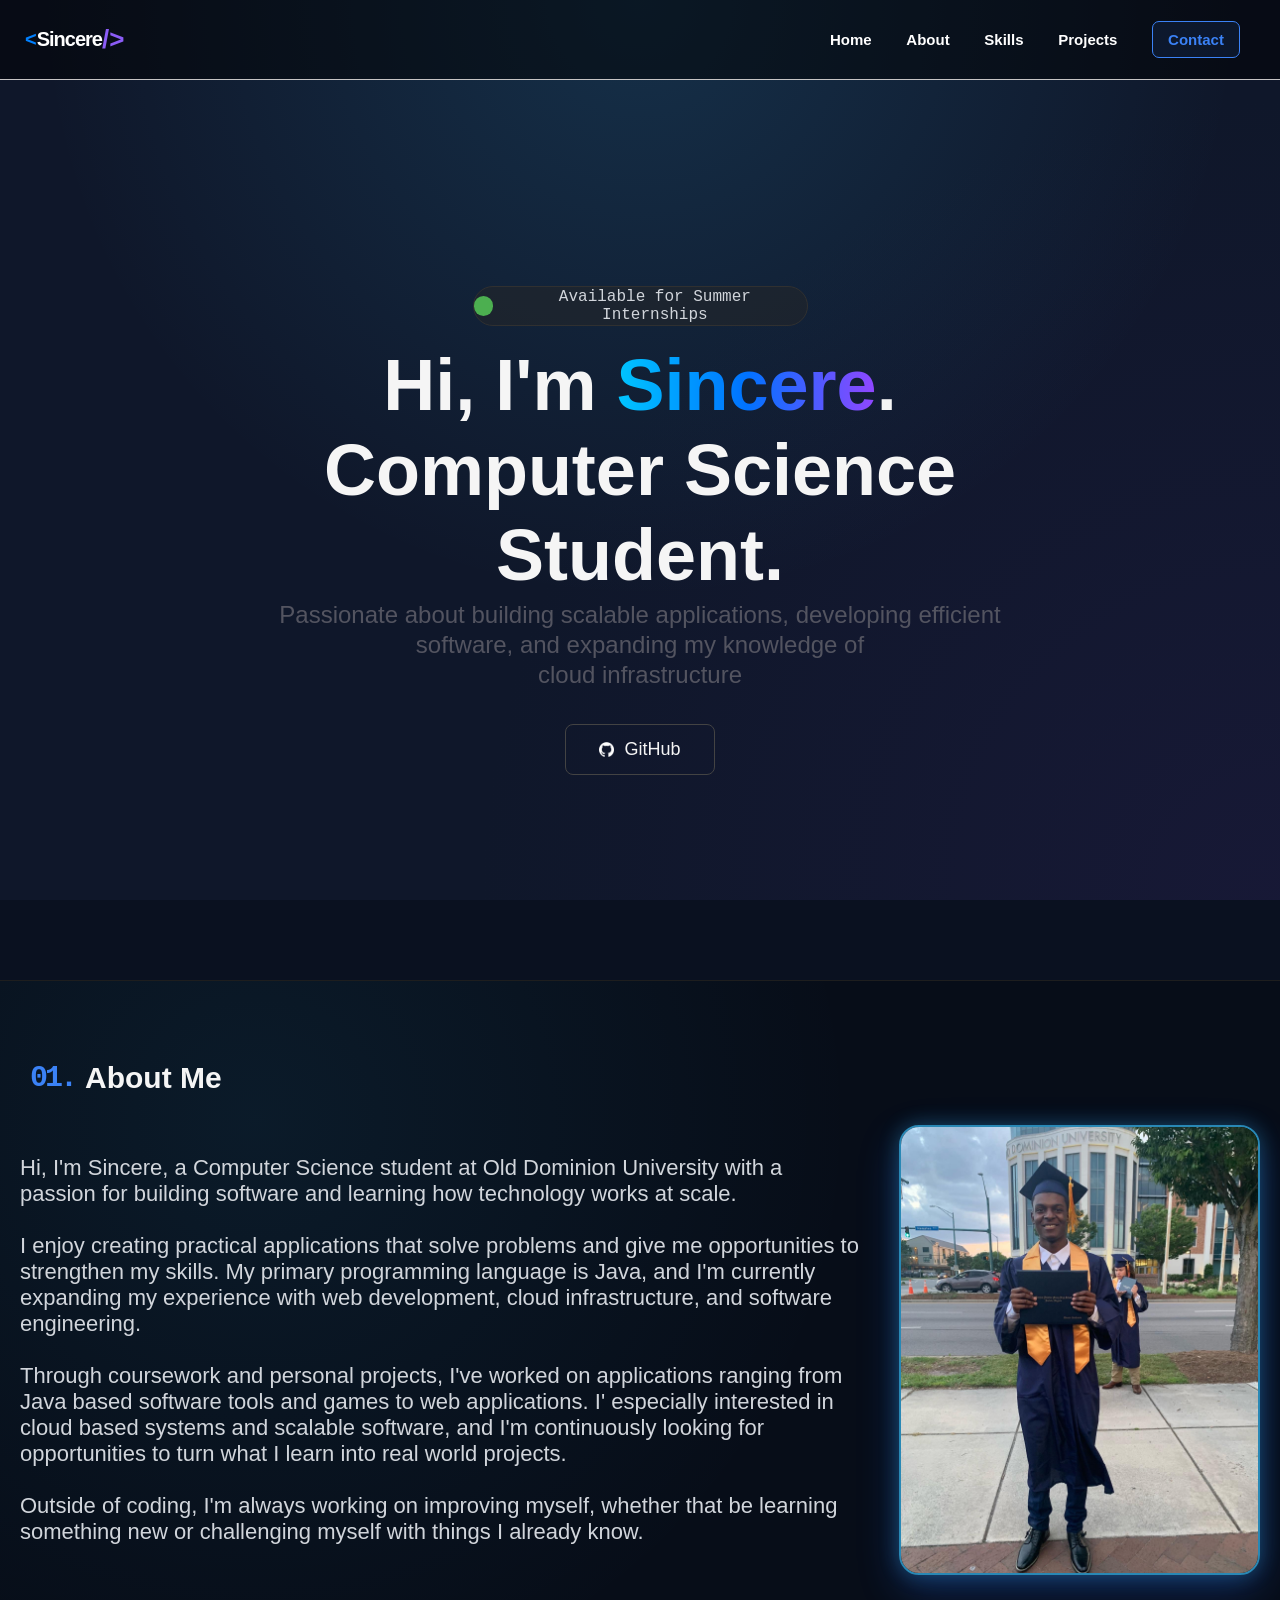
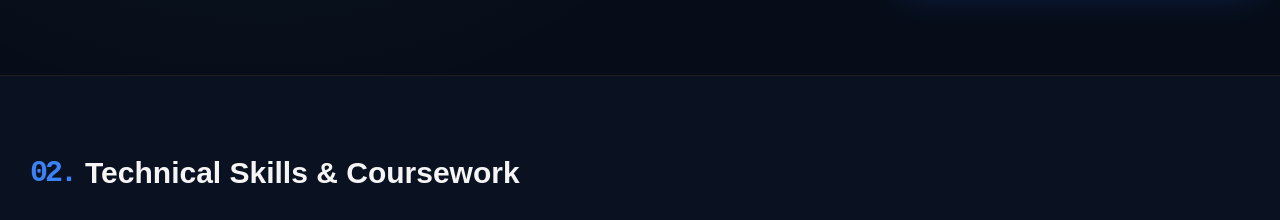
==== index.html @ e1fd58e3 "Fixed width of about section of the background cover not covering the whole page. Also started the s" ====
<!DOCTYPE html>
<html lang="en">

    <head>
        <title>Sincere Sanders | Software Developer</title>
        <link rel="stylesheet" href="styles/header.css">
        <link rel="stylesheet" href="styles/general.css">
        <link rel="stylesheet" href="styles/home.css">
        <link rel="stylesheet" href="styles/about.css">
        <link rel="stylesheet" href="styles/skills.css">
        <link rel="icon" type="image/png" style="border-radius: 20px" href="icons/Chip-Logo.png">
    </head>

    <body>
        <div class="header">
            <div class="left-section">
                <div class="logo">
                    <span style="color: #0080ff; font-weight: bold; font-size: 20px">&lt;</span>
                    <span style="font-weight: bold; font-size: 20px; letter-spacing: -1px">Sincere</span>
                    <span style="color: rgb(139, 92, 246); font-weight: bold; font-size: 26px">/&gt;</span>
                </div>
            </div>

            <div class="middle-section"></div>

            <div class="right-section">
                <a href="#home">Home</a>
                <a href="#about">About</a>
                <a href="#skills">Skills</a>
                <a>Projects</a>
                <a class="contact-button">Contact</a>
            </div>
        </div>

        <section id="home">
            <div class="internship-text-background">
                <div class="pulsing-dot"></div>
                <div class="internship-text">Available for Summer Internships</div>
            </div>

            <div class="home-big-text">
                <p>Hi, I'm
                    <span style="background: linear-gradient(to right, #00c6ff, #0072ff, #9246ff);
                    -webkit-background-clip: text;
                    background-clip: text;
                    -webkit-text-fill-color: transparent;
                    color: transparent;
                    display:inline-block">
                    Sincere
                    </span>.
                </p>
                <p>Computer Science</p>
                <p>Student.</p>
            </div>

            <div class="home-small-text">
                <p>Passionate about building scalable applications, developing efficient </p>
                <p>software, and expanding my knowledge of</p>
                <p>cloud infrastructure</p>
            </div>

            <a class="github-link" target="_blank" href="https://github.com/supremocpu">
            <img class="github-logo" src="icons/github-logo.png" alt="Github Logo">
            GitHub</a>
        </section>

        <section id="about">
            <div class="line-1"></div>
            <div class="sub-header-1">
                <span style="font-family: 'Courier New', monospace;
                      font-variant-numeric: slashed-zero;
                      color: rgb(59, 130, 246);
                      letter-spacing: -3px;
                      margin-right: 10px">
                    01.
                </span>
                About Me
            </div>
            <div class="about-me-box">
                <p>
                    Hi, I'm Sincere, a Computer Science student at Old Dominion University with a passion for
                    building software and learning how technology works at scale.<br><br>
                    I enjoy creating practical applications that solve problems and give me opportunities
                    to strengthen my skills. My primary programming language is Java,
                    and I'm currently expanding my experience with web development, cloud
                    infrastructure, and software engineering.<br><br>
                    Through coursework and personal projects, I've worked on applications ranging
                    from Java based software tools and games to web applications. I' especially
                    interested in cloud based systems and scalable software, and I'm continuously
                    looking for opportunities to turn what I learn into real world projects.<br><br>
                    Outside of coding, I'm always working on improving myself, whether that be learning
                    something new or challenging myself with things I already know.
                </p>
                <img class="graduation-photo" src="images/graduation-photo.jpeg" alt="Graduation photo of Sincere">
            </div>
        </section>

        <section id="skills">
            <div class="line-1"></div>
            <div class="sub-header-2">
                <span style="font-family: 'Courier New', monospace;
                      font-variant-numeric: slashed-zero;
                      color: rgb(59, 130, 246);
                      letter-spacing: -3px;
                      margin-right: 10px">
                    02.
                </span>
                Technical Skills & Coursework
            </div>
        </section>
    </body>

</html>
---- styles/header.css ----
.header {
    display: flex;
    flex-direction: row;
    height: 80px;
    border-bottom: 1px solid #c6c4c4;
    background-color: rgba(0, 0, 0, 0.5);
    justify-content: space-between;

    position: fixed;
    top: 0;
    right: 0;
    left: 0;
    z-index: 1000;
}
.left-section {
    display: flex;
    flex-direction: row;
    justify-content: center;
    align-items: center;
    width: auto;
    color: white;
    padding-left: 25px;
}

.middle-section {
    flex: 1;
    color: white;
}

.right-section{
    display: flex;
    flex-direction: row;
    width: 450px;
    justify-content: space-between;
    align-items: center;
    padding-right: 40px;
}

.right-section a {
    color: white;
    border: none;
    text-decoration: none;
    font-weight: bold;
    font-size: 15px;
}

.right-section a:hover {
    color: rgb(59, 130, 246);
    cursor: pointer;
}

.right-section .contact-button {
    color: rgb(59, 130, 246);
    border: 1px solid rgb(59, 130, 246);
    display: inline-block;
    padding: 9px 15px;
    border-radius: 7px;
    background-color: rgba(59, 130, 246, 0.1);
}

.right-section .contact-button:hover {
    background-color: rgb(59, 130, 246);
    color: white;
}

.logo {
    display: flex;
    align-items: center;
    white-space: nowrap;
}

.logo:hover {
    cursor: default;
}
---- styles/general.css ----
html {
    scroll-behavior: smooth;
}

body {
    font-family: Inter, sans-serif;
    margin: 0;
    padding-top: 80px;

    background-color: #0a1120;
    background-image:
        radial-gradient(600px circle at top center, rgba(56, 189, 248, 0.15), transparent),
        radial-gradient(800px circle at bottom right, rgba(139, 92, 246, 0.1), #0f172a);

    background-attachment: fixed;
    background-repeat: no-repeat;
}
---- styles/home.css ----
#home {
    text-align: center;
    min-height: 100vh; /*Makes section take up the full height of the screen */

    display: flex;
    flex-direction: column;
    justify-content: center;
    align-items:center;
}

.internship-text-background {
    display: flex;
    flex-direction: row;
    justify-content: center;
    align-items: center;
    height: 40px;
    width: 335px;
    background-color: rgba(38, 38, 38, 0.5);
    border: 1px solid rgb(48, 48, 48);
    border-radius: 20px;
    margin-bottom: 15px;
}

.pulsing-dot {
    width: 20px;
    height: 20px;
    background-color: #4CAF50;
    border-radius: 10px;
    margin-right: 10px;
    animation: pulse 1.5s infinite ease-in-out;
}

@keyframes pulse {
  0% {
    transform: scale(0.85);
    box-shadow: 0 0 0 0 rgba(76, 175, 80, 0.7);
  }

  70% {
    transform: scale(0.95);
    /* Creates the expanding ring effect */
    box-shadow: 0 0 0 15px rgba(76, 175, 80, 0);
  }

  100% {
    transform: scale(0.85);
    box-shadow: 0 0 0 0 rgba(76, 175, 80, 0);
  }
}

.internship-text {
    color: rgb(209, 213, 219);
    font-family: "Fira Code", monospace;
}

.home-big-text p{
    color: rgb(245, 245, 245);
    font-size: 72px;
    font-weight: 700;
    margin: 3px;
}

.home-small-text  {
    margin-bottom: 33px;
}
.home-small-text p {
    color: rgb(83, 84, 96);
    font-size: 24px;
    font-weight: 300;
    margin: 2px;
}

.github-link {
    display: flex;
    flex-direction: row;
    align-items: center;
    justify-content: center;
    height: 51px;
    width: 150px;
    background-color: rgba(0, 0, 0, 0);
    border: 1px solid rgb(67, 67, 67);
    border-radius: 8px;
    color: rgb(245, 245, 245);
    font-weight: 300;
    font-size: 18px;
    cursor: pointer;
    text-decoration: none;
    z-index: 100;

    transition: background-color 0.3s ease, border-color 0.3s ease;
}

.github-link:hover {
    cursor: pointer;
    border-color: rgb(161, 161, 161);
    background-color: rgba(0, 0, 0, 0.3);
}

.github-logo {
    width: 25px;
    height: auto;
    display: block;
    padding-right: 10px;
}
---- styles/about.css ----
* {
    box-sizing: border-box;
}

#about {
    width: 100%;
    background: radial-gradient(600px circle at 20% 20%, rgba(56,189,248,0.08), transparent), #070d18;
}

.line-1 {
    width: 100%;
    height: 1px;
    background-color: #1e1e1e;
}

.sub-header-1 {
    display: flex;
    width: 100%;
    color: rgb(245, 245, 245);
    font-size: 30px;
    font-weight: 700;
    padding: 80px 30px 30px;
}

.about-me-box {
    display: flex;
    flex-direction: row;
    align-items: center;
    color: rgb(209, 213, 219);
    font-size: 22px;
    padding-bottom: 100px;
    padding-left: 20px;
    padding-right: 20px;
}

.graduation-photo {
    width: 400px;
    height: 450px;
    object-fit: cover;
    border-radius: 20px;
    margin-left: 35px;

    border: 2px solid rgba(56, 189, 248, 0.7);

    box-shadow:
    0 0 20px rgba(56, 189, 248, 0.3),
    0 15px 40px rgba(37, 99, 235, 0.3);
}
---- styles/skills.css ----
* {
    box-sizing: border-box;
}


.line-2 {
    width: 100%;
    height: 1px;
    background-color: #1e1e1e;
}

.sub-header-2 {
    display: flex;
    width: 100%;
    color: rgb(245, 245, 245);
    font-size: 30px;
    font-weight: 700;
    padding: 80px 30px 30px;
}
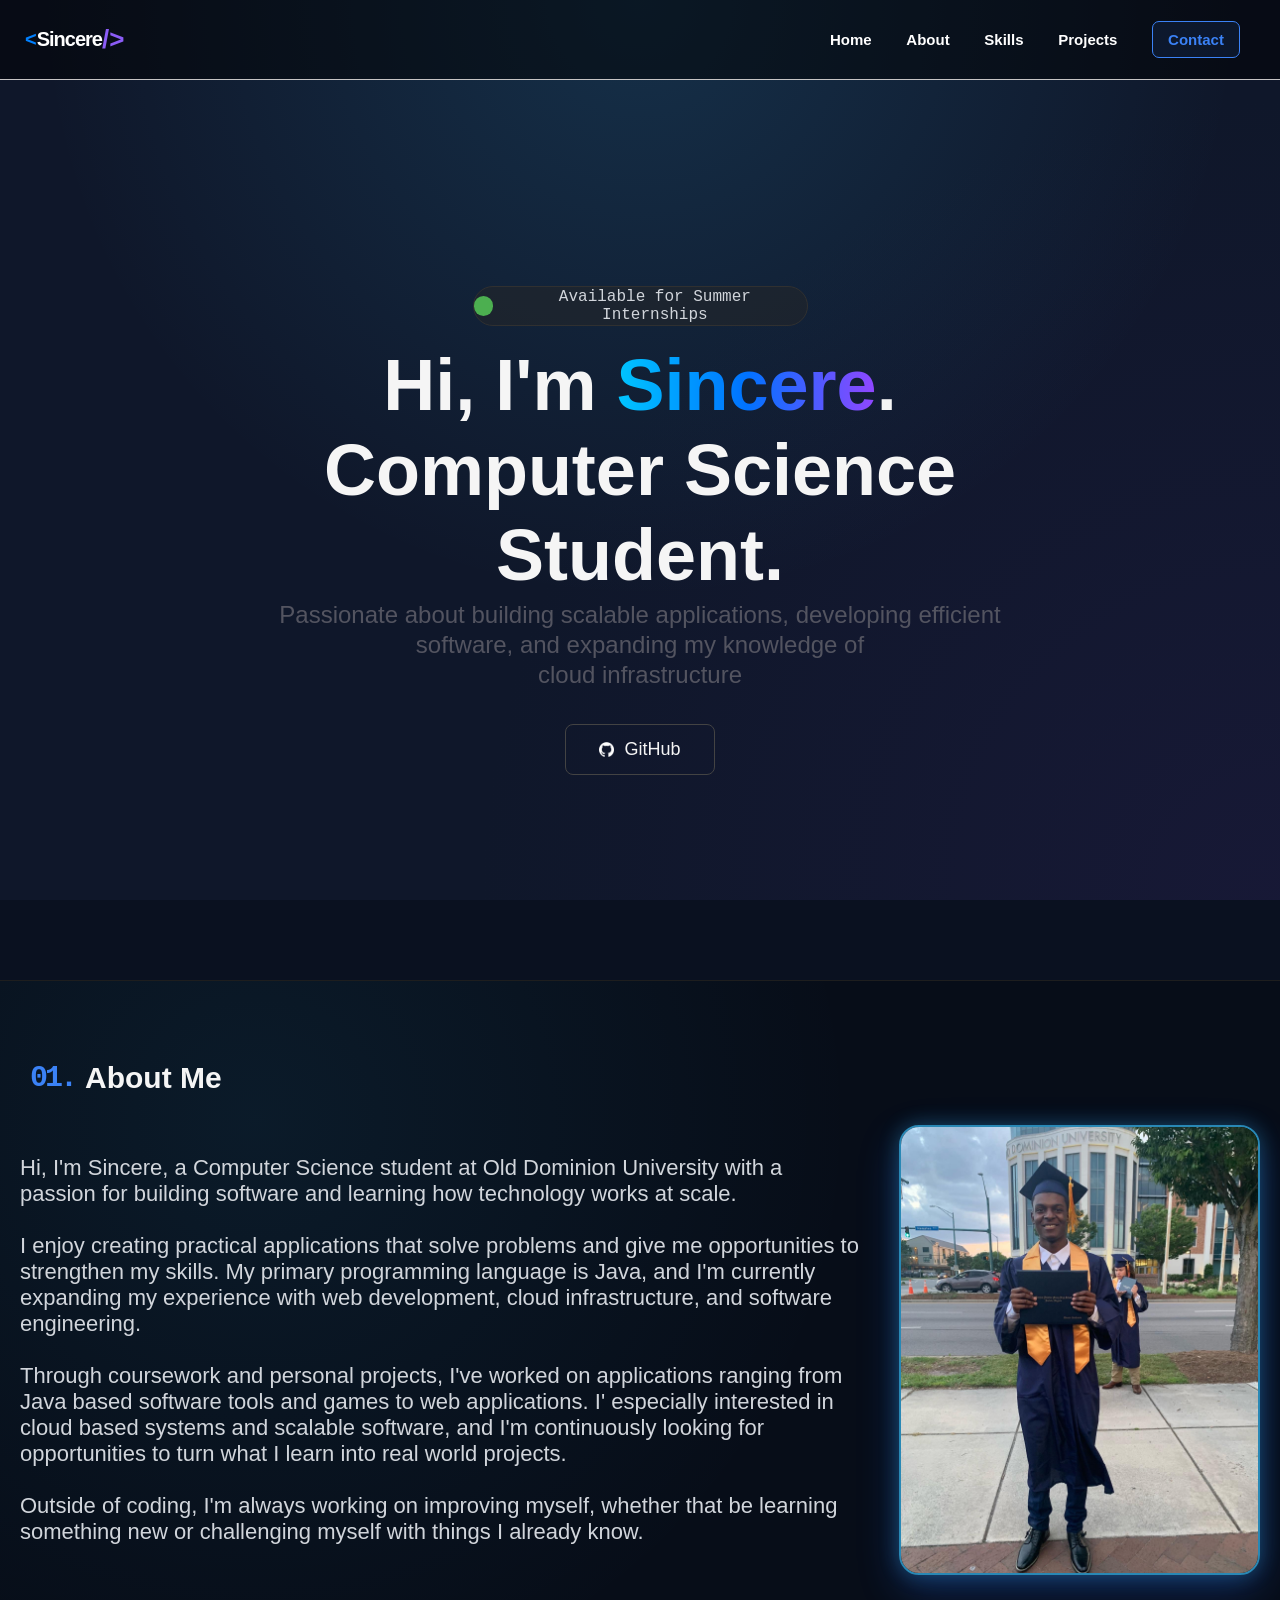
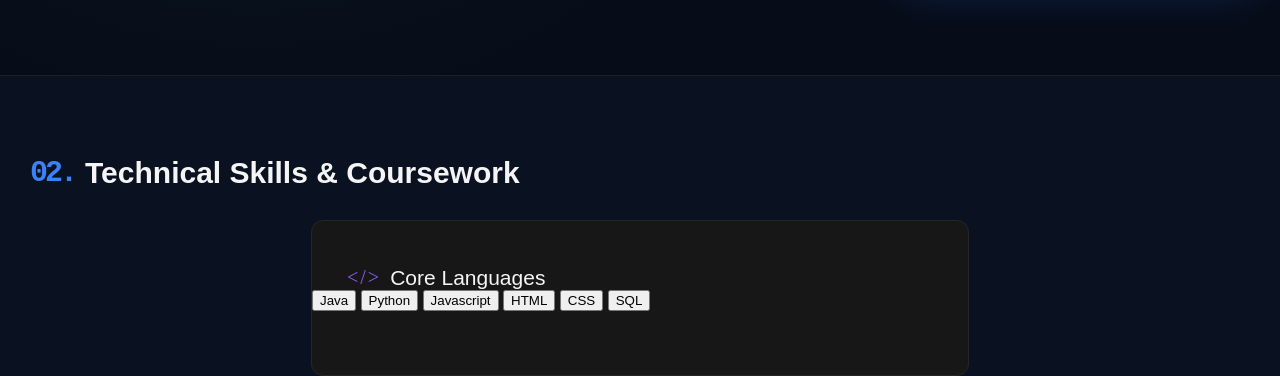
==== commit 026d9c96: "Start of the Technical Skills % Coursework section" ====
--- a/index.html
+++ b/index.html
@@ -107,6 +107,33 @@
                 </span>
                 Technical Skills & Coursework
             </div>
+
+            <div class="languages-box-field">
+                <div class="languages-header">
+                    <span style="color: rgb(139, 92, 246);
+                                 font-size: 20px;
+                                 letter-spacing: 2px;
+                                 font-family: Impact, serif;
+                                 margin-right: 9px">
+                        &lt;/&gt;
+                    </span>
+                    <span style="font-size: 21px;">
+                        Core Languages
+                    </span>
+                </div>
+
+                <div class="languages">
+                    <button>Java</button>
+                    <button>Python</button>
+                    <button>Javascript</button>
+                    <button>HTML</button>
+                    <button>CSS</button>
+                    <button>SQL</button>
+                </div>
+            </div>
+            <div class="coursework-box-field">
+
+            </div>
         </section>
     </body>
 
--- a/styles/skills.css
+++ b/styles/skills.css
@@ -2,6 +2,32 @@
     box-sizing: border-box;
 }
 
+#skills {
+    display: flex;
+    flex-direction: column;
+    justify-content: center;
+    align-items:center;
+}
+
+.languages-box-field {
+    display: flex;
+    flex-direction: column;
+    align-items: flex-start;
+    height: 156px;
+    width: 658px;
+    background-color: rgb(23, 23, 23);
+    color: rgb(245, 245, 245);
+    border: 1px solid rgb(38, 38, 38);
+    border-radius: 12px;
+}
+
+.languages-header {
+    display: flex;
+    width: 100%;
+    height: fit-content;
+    padding-left: 35px;
+    padding-top: 45px;
+}
 
 .line-2 {
     width: 100%;
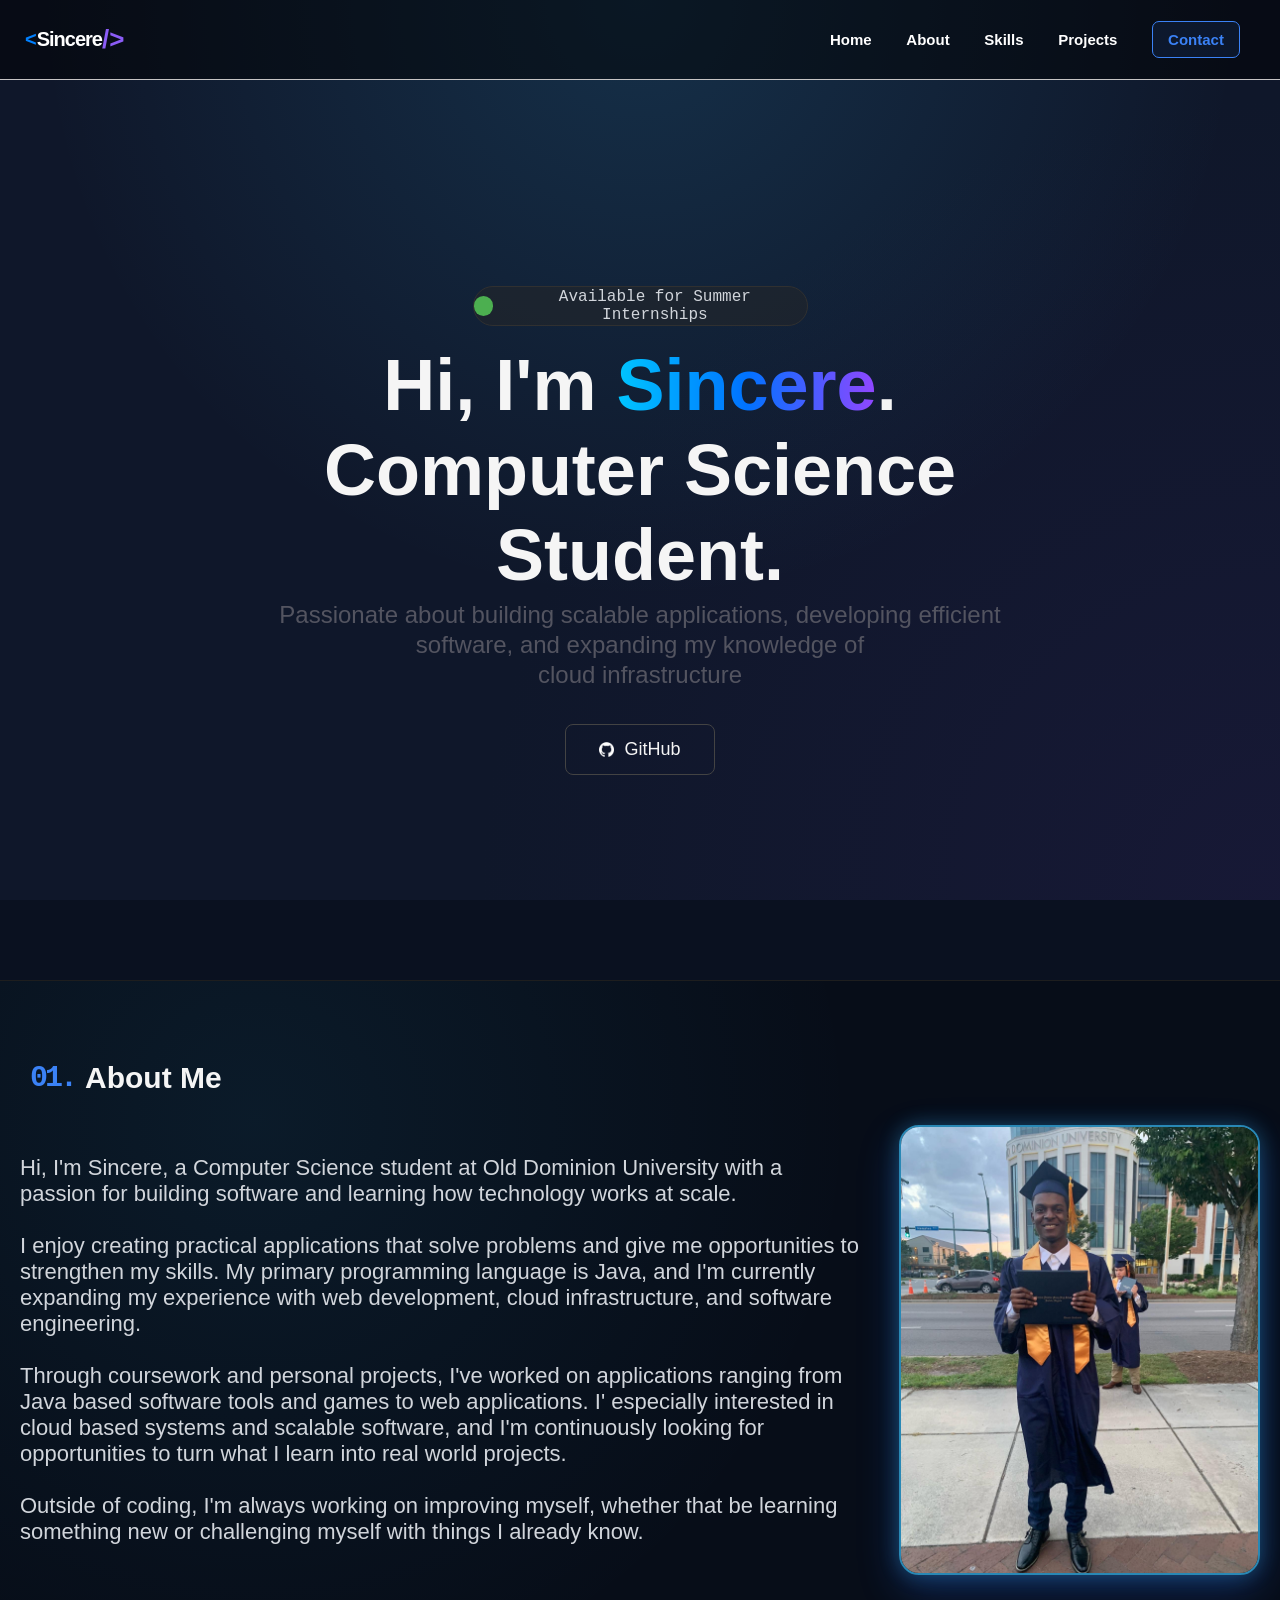
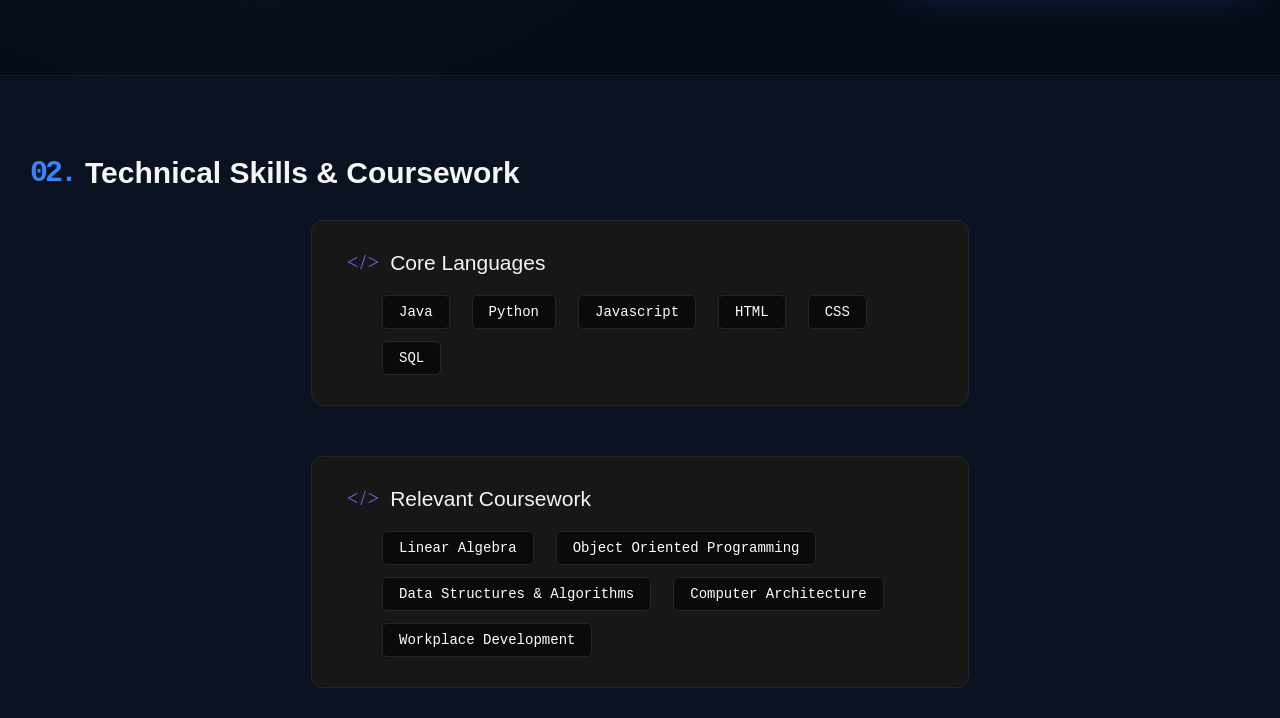
==== commit df4718ab: "Started on the second box field for coursework" ====
--- a/index.html
+++ b/index.html
@@ -122,17 +122,40 @@
                     </span>
                 </div>
 
-                <div class="languages">
-                    <button>Java</button>
-                    <button>Python</button>
-                    <button>Javascript</button>
-                    <button>HTML</button>
-                    <button>CSS</button>
-                    <button>SQL</button>
+                <div class="languages-button-field">
+                    <div class="languages-buttons">
+                        <button>Java</button>
+                        <button>Python</button>
+                        <button>Javascript</button>
+                        <button>HTML</button>
+                        <button>CSS</button>
+                        <button>SQL</button>
+                    </div>
                 </div>
             </div>
             <div class="coursework-box-field">
+                <div class="coursework-header">
+                    <span style="color: rgb(139, 92, 246);
+                                 font-size: 20px;
+                                 letter-spacing: 2px;
+                                 font-family: Impact, serif;
+                                 margin-right: 9px">
+                        &lt;/&gt;
+                    </span>
+                    <span style="font-size: 21px;">
+                        Relevant Coursework
+                    </span>
+                </div>
 
+                <div class="coursework-button-field">
+                    <div class="coursework-buttons">
+                        <button>Linear Algebra</button>
+                        <button>Object Oriented Programming</button>
+                        <button>Data Structures & Algorithms</button>
+                        <button>Computer Architecture</button>
+                        <button>Workplace Development</button>
+                    </div>
+                </div>
             </div>
         </section>
     </body>
--- a/styles/skills.css
+++ b/styles/skills.css
@@ -6,27 +6,7 @@
     display: flex;
     flex-direction: column;
     justify-content: center;
-    align-items:center;
-}
-
-.languages-box-field {
-    display: flex;
-    flex-direction: column;
-    align-items: flex-start;
-    height: 156px;
-    width: 658px;
-    background-color: rgb(23, 23, 23);
-    color: rgb(245, 245, 245);
-    border: 1px solid rgb(38, 38, 38);
-    border-radius: 12px;
-}
-
-.languages-header {
-    display: flex;
-    width: 100%;
-    height: fit-content;
-    padding-left: 35px;
-    padding-top: 45px;
+    align-items: center;
 }
 
 .line-2 {
@@ -42,4 +22,96 @@
     font-size: 30px;
     font-weight: 700;
     padding: 80px 30px 30px;
+}
+
+.languages-box-field {
+    display: flex;
+    flex-direction: column;
+    align-items: flex-start;
+    width: 658px;
+    background-color: rgb(23, 23, 23);
+    color: rgb(245, 245, 245);
+    border: 1px solid rgb(38, 38, 38);
+    border-radius: 12px;
+    padding: 30px 35px;
+    margin-bottom: 50px;
+}
+
+.languages-header {
+    display: flex;
+    width: 100%;
+    height: fit-content;
+    padding-bottom: 20px;
+}
+
+.languages-button-field {
+    display: flex;
+    justify-content: space-between;
+    align-items: center;
+    width: 100%;
+    height: 100%;
+    padding-left: 35px;
+}
+
+.languages-buttons {
+    display: flex;
+    flex-wrap: wrap;
+    gap: 12px;
+}
+
+.languages-buttons button {
+    color: white;
+    background-color: rgb(10, 10, 10);
+    border: rgb(38, 38, 38) solid 1px;
+    border-radius: 5px;
+    padding: 8px 16px;
+    font-size: 14px;
+    font-family: "Fira Code", monospace;
+    margin-right: 10px;
+}
+
+.coursework-box-field {
+    display: flex;
+    flex-direction: column;
+    align-items: flex-start;
+    width: 658px;
+    background-color: rgb(23, 23, 23);
+    color: rgb(245, 245, 245);
+    border: 1px solid rgb(38, 38, 38);
+    border-radius: 12px;
+    padding: 30px 35px;
+    margin-bottom: 30px;
+}
+
+.coursework-header {
+    display: flex;
+    width: 100%;
+    height: fit-content;
+    padding-bottom: 20px;
+}
+
+.coursework-button-field {
+    display: flex;
+    justify-content: space-between;
+    align-items: center;
+    width: 100%;
+    height: 100%;
+    padding-left: 35px;
+}
+
+.coursework-buttons {
+    display: flex;
+    flex-wrap: wrap;
+    gap: 12px;
+}
+
+.coursework-buttons button {
+    color: white;
+    background-color: rgb(10, 10, 10);
+    border: rgb(38, 38, 38) solid 1px;
+    border-radius: 5px;
+    padding: 8px 16px;
+    font-size: 14px;
+    font-family: "Fira Code", monospace;
+    margin-right: 10px;
 }
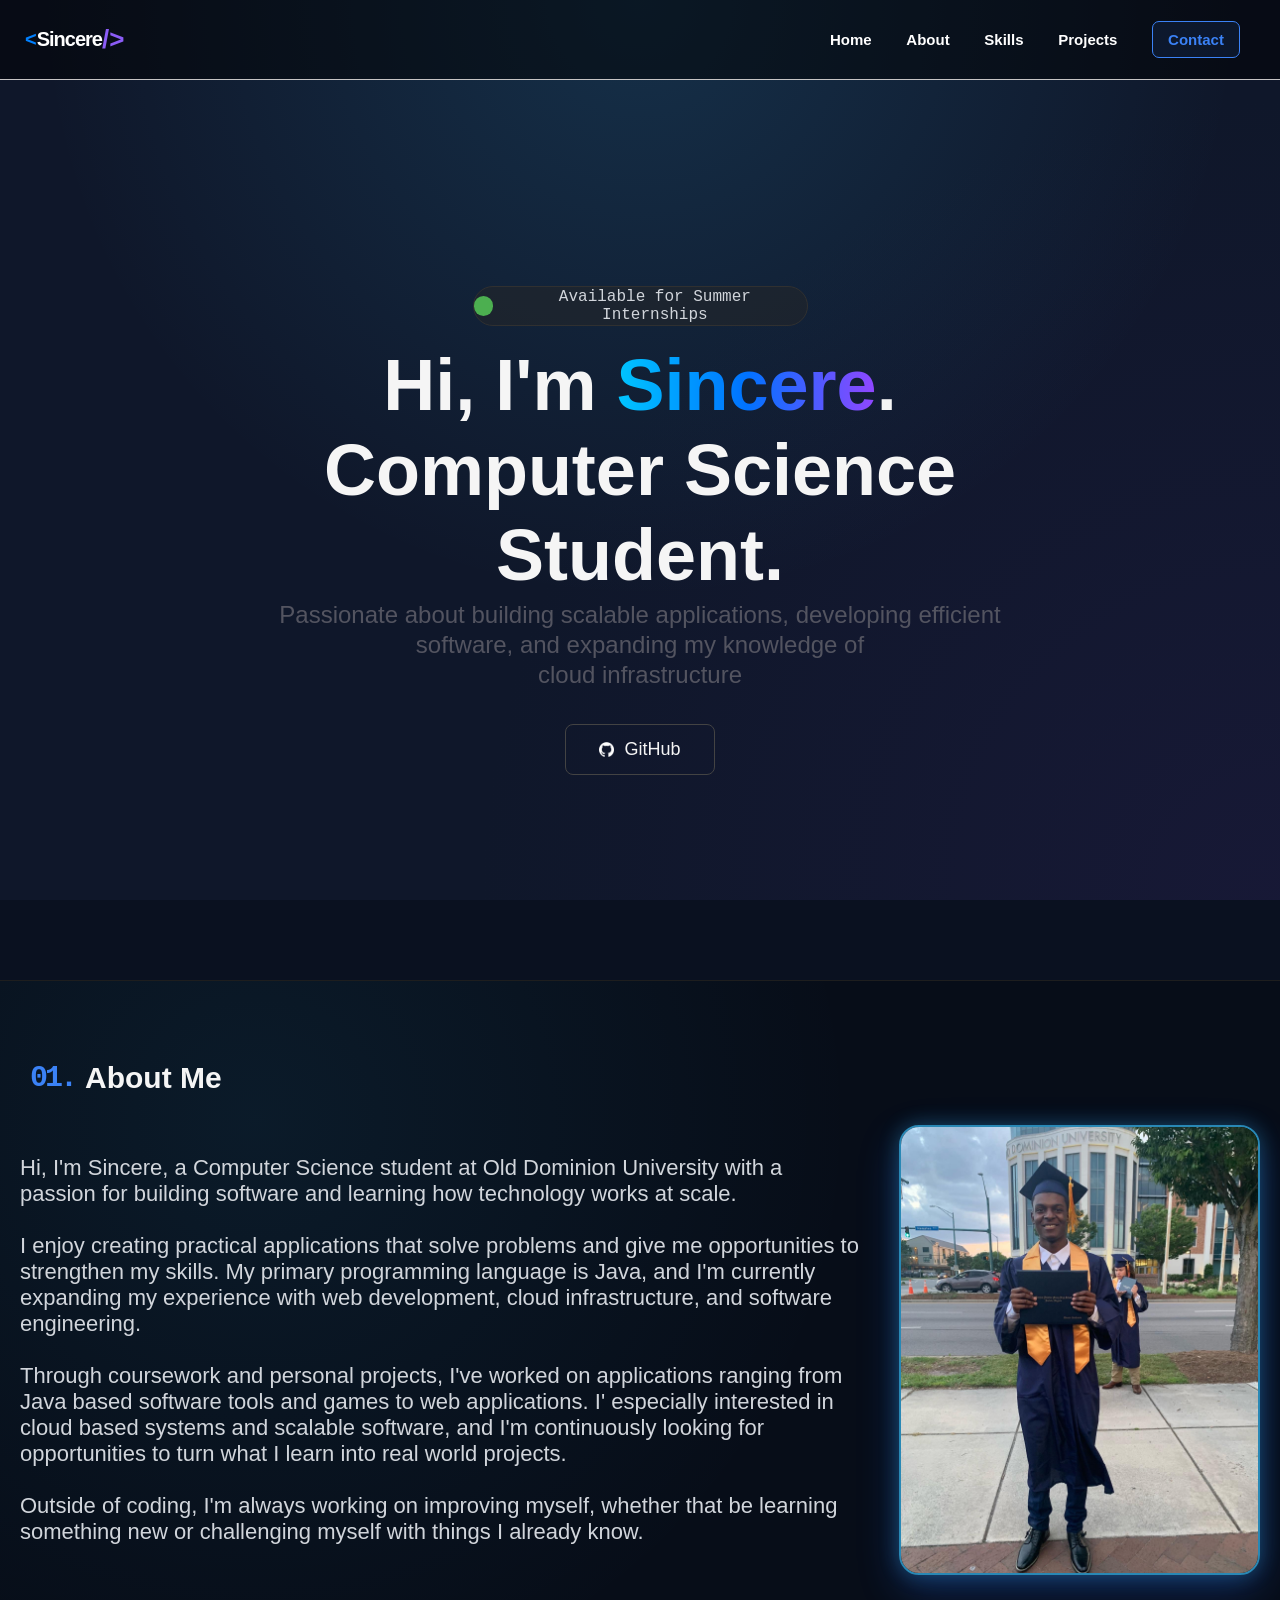
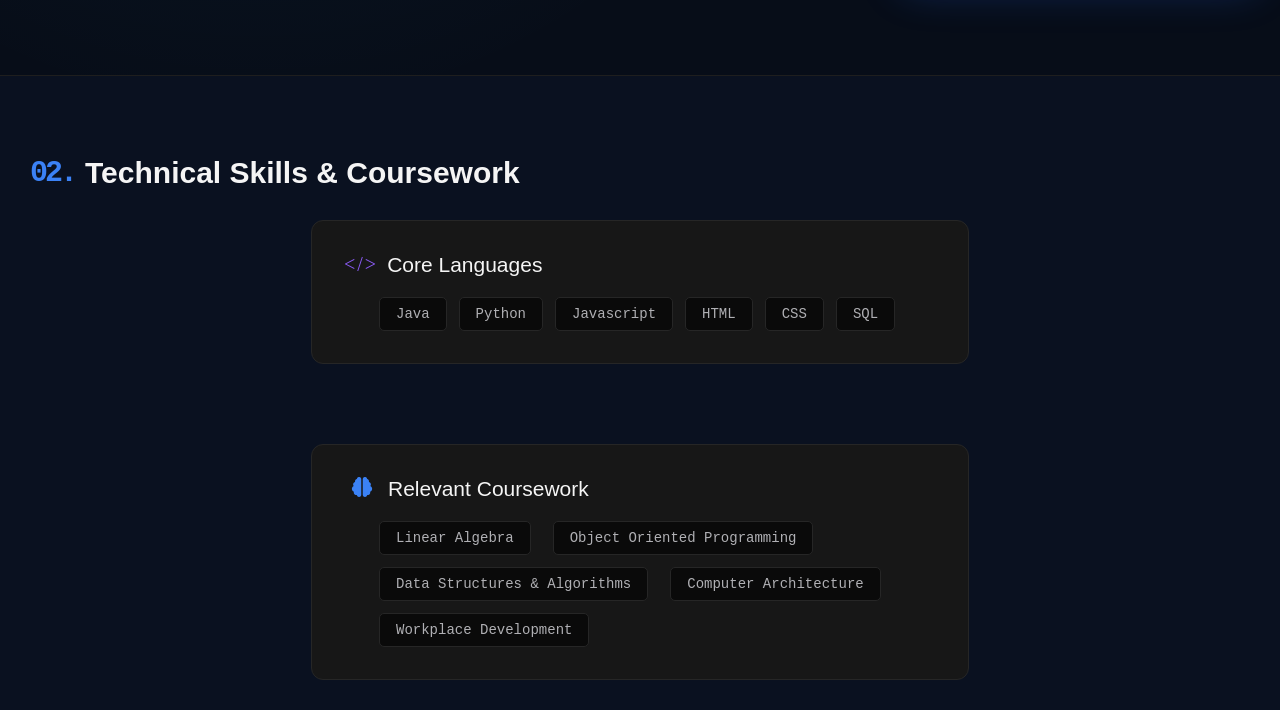
==== commit c16a0844: "Finished Technical Skills & CourseWork section" ====
--- a/index.html
+++ b/index.html
@@ -8,6 +8,7 @@
         <link rel="stylesheet" href="styles/home.css">
         <link rel="stylesheet" href="styles/about.css">
         <link rel="stylesheet" href="styles/skills.css">
+        <link rel="stylesheet" href="https://cdnjs.cloudflare.com/ajax/libs/font-awesome/6.5.2/css/all.min.css">
         <link rel="icon" type="image/png" style="border-radius: 20px" href="icons/Chip-Logo.png">
     </head>
 
@@ -107,53 +108,48 @@
                 </span>
                 Technical Skills & Coursework
             </div>
-
-            <div class="languages-box-field">
-                <div class="languages-header">
-                    <span style="color: rgb(139, 92, 246);
-                                 font-size: 20px;
-                                 letter-spacing: 2px;
-                                 font-family: Impact, serif;
-                                 margin-right: 9px">
-                        &lt;/&gt;
-                    </span>
-                    <span style="font-size: 21px;">
-                        Core Languages
-                    </span>
-                </div>
-
-                <div class="languages-button-field">
-                    <div class="languages-buttons">
-                        <button>Java</button>
-                        <button>Python</button>
-                        <button>Javascript</button>
-                        <button>HTML</button>
-                        <button>CSS</button>
-                        <button>SQL</button>
+            <div class="skills-box-field">
+                <div class="languages-box-field">
+                    <div class="languages-header">
+                        <span style="color: rgb(139, 92, 246);
+                                     font-size: 20px;
+                                     letter-spacing: 2px;
+                                     font-family: Impact, serif;
+                                     margin-right: 9px">
+                            &lt;/&gt;
+                        </span>
+                        <span style="font-size: 21px;">
+                            Core Languages
+                        </span>
+                    </div>
+                    <div class="languages-button-field">
+                        <div class="languages-buttons">
+                            <button>Java</button>
+                            <button>Python</button>
+                            <button>Javascript</button>
+                            <button>HTML</button>
+                            <button>CSS</button>
+                            <button>SQL</button>
+                        </div>
                     </div>
                 </div>
-            </div>
-            <div class="coursework-box-field">
-                <div class="coursework-header">
-                    <span style="color: rgb(139, 92, 246);
-                                 font-size: 20px;
-                                 letter-spacing: 2px;
-                                 font-family: Impact, serif;
-                                 margin-right: 9px">
-                        &lt;/&gt;
-                    </span>
-                    <span style="font-size: 21px;">
-                        Relevant Coursework
-                    </span>
-                </div>
+                <div class="coursework-box-field">
+                    <div class="coursework-header">
+                        <i class="fas fa-brain text-brand-primary mr-3">
+                        </i>
+                        <span style="font-size: 21px;">
+                            Relevant Coursework
+                        </span>
+                    </div>
 
-                <div class="coursework-button-field">
-                    <div class="coursework-buttons">
-                        <button>Linear Algebra</button>
-                        <button>Object Oriented Programming</button>
-                        <button>Data Structures & Algorithms</button>
-                        <button>Computer Architecture</button>
-                        <button>Workplace Development</button>
+                    <div class="coursework-button-field">
+                        <div class="coursework-buttons">
+                            <button>Linear Algebra</button>
+                            <button>Object Oriented Programming</button>
+                            <button>Data Structures & Algorithms</button>
+                            <button>Computer Architecture</button>
+                            <button>Workplace Development</button>
+                        </div>
                     </div>
                 </div>
             </div>
--- a/styles/skills.css
+++ b/styles/skills.css
@@ -7,6 +7,14 @@
     flex-direction: column;
     justify-content: center;
     align-items: center;
+}
+
+.skills-box-field {
+    display: flex;
+    justify-content: center;
+    gap: 30px;
+    width: 100%;
+    flex-wrap: wrap;
 }
 
 .line-2 {
@@ -33,7 +41,7 @@
     color: rgb(245, 245, 245);
     border: 1px solid rgb(38, 38, 38);
     border-radius: 12px;
-    padding: 30px 35px;
+    padding: 32px;
     margin-bottom: 50px;
 }
 
@@ -60,14 +68,20 @@
 }
 
 .languages-buttons button {
-    color: white;
+    color: rgb(176 176 180);
     background-color: rgb(10, 10, 10);
     border: rgb(38, 38, 38) solid 1px;
     border-radius: 5px;
     padding: 8px 16px;
     font-size: 14px;
     font-family: "Fira Code", monospace;
-    margin-right: 10px;
+    transition: transform 0.08s ease, border-color 0.08s ease, color 0.08s ease;
+}
+
+.languages-buttons button:hover{
+    border-color: #4472dc;
+    color: #4472dc;
+    transform: scale(1.08);
 }
 
 .coursework-box-field {
@@ -79,7 +93,7 @@
     color: rgb(245, 245, 245);
     border: 1px solid rgb(38, 38, 38);
     border-radius: 12px;
-    padding: 30px 35px;
+    padding: 32px;
     margin-bottom: 30px;
 }
 
@@ -88,6 +102,14 @@
     width: 100%;
     height: fit-content;
     padding-bottom: 20px;
+}
+
+.fa-brain {
+    color: rgb(59,130,246);
+    font-size: 20px;
+    font-weight: 900;
+    margin-left: 8px;
+    margin-right: 16px;
 }
 
 .coursework-button-field {
@@ -106,7 +128,7 @@
 }
 
 .coursework-buttons button {
-    color: white;
+    color: rgb(176 176 180);
     background-color: rgb(10, 10, 10);
     border: rgb(38, 38, 38) solid 1px;
     border-radius: 5px;
@@ -114,4 +136,11 @@
     font-size: 14px;
     font-family: "Fira Code", monospace;
     margin-right: 10px;
+    transition: transform 0.08s ease, border-color 0.08s ease, color 0.08s ease;
+}
+
+.coursework-buttons button:hover{
+    border-color: #4472dc;
+    color: #4472dc;
+    transform: scale(1.08);
 }
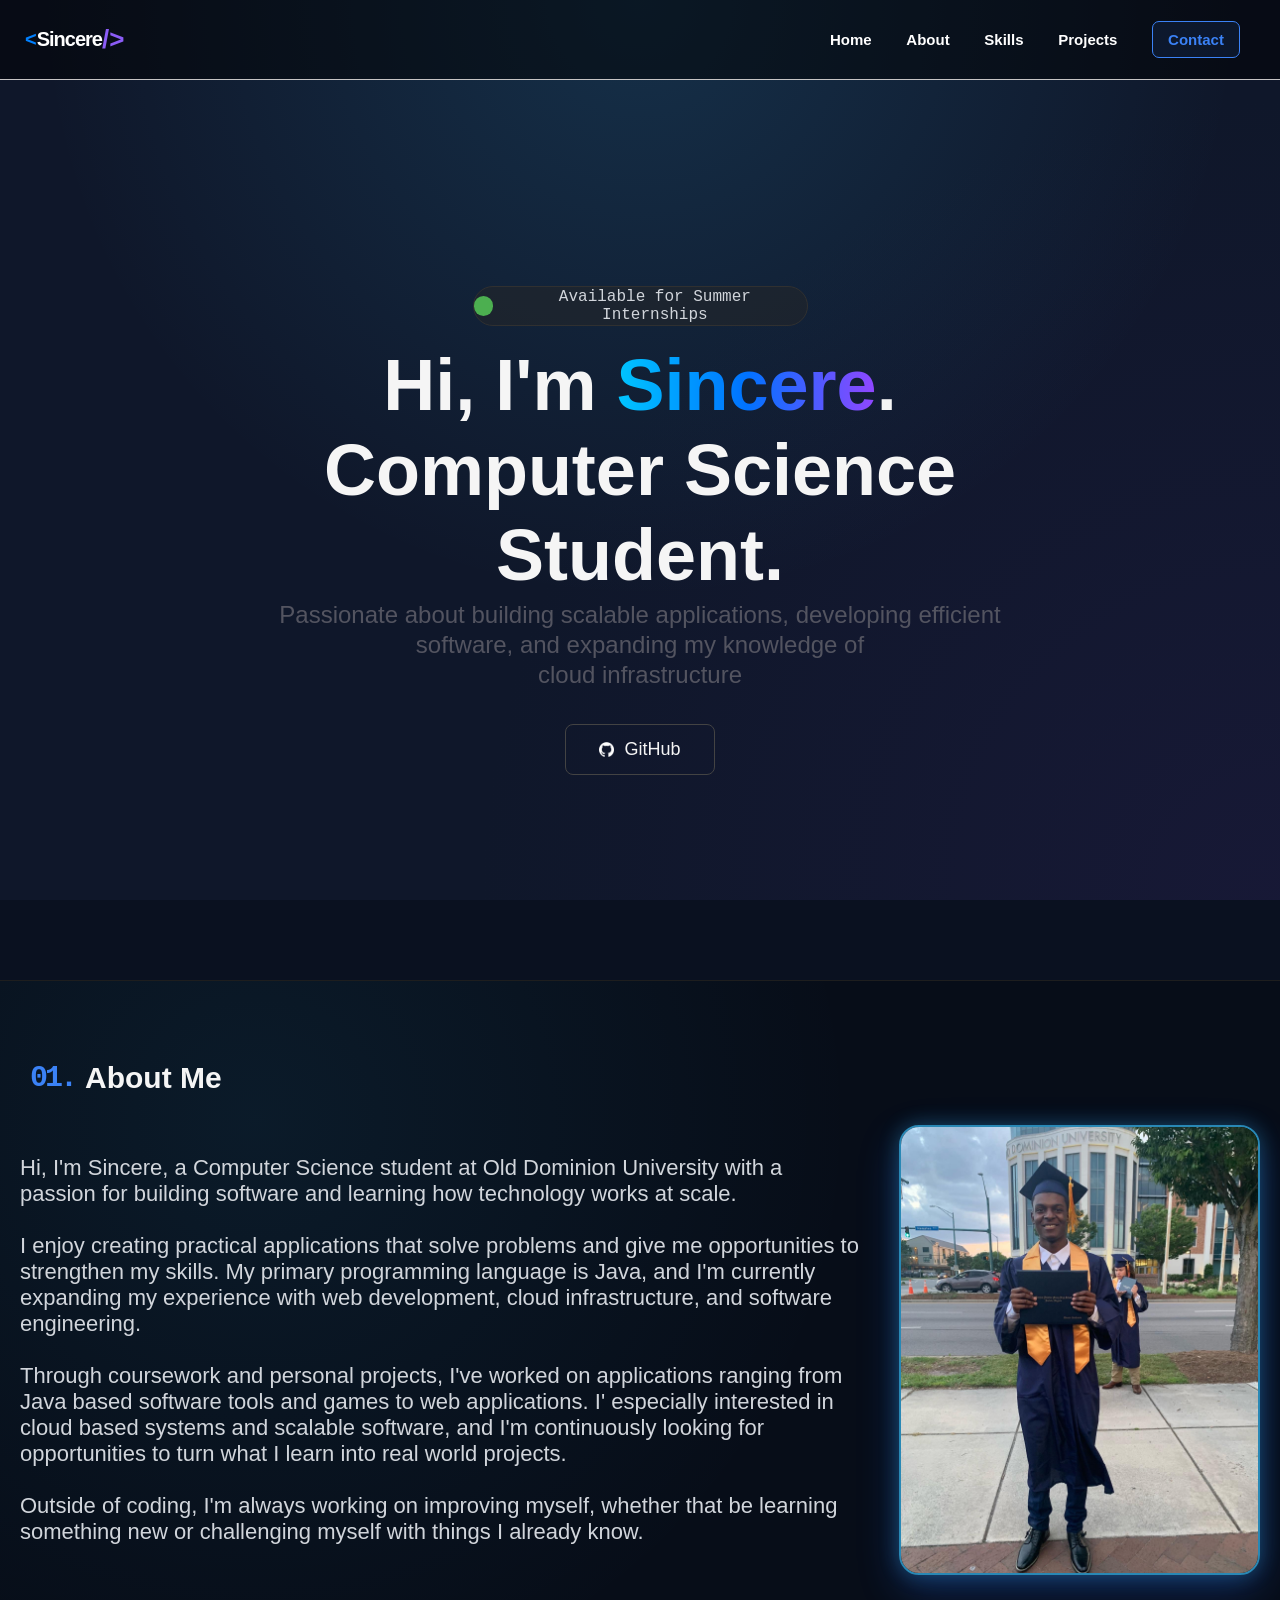
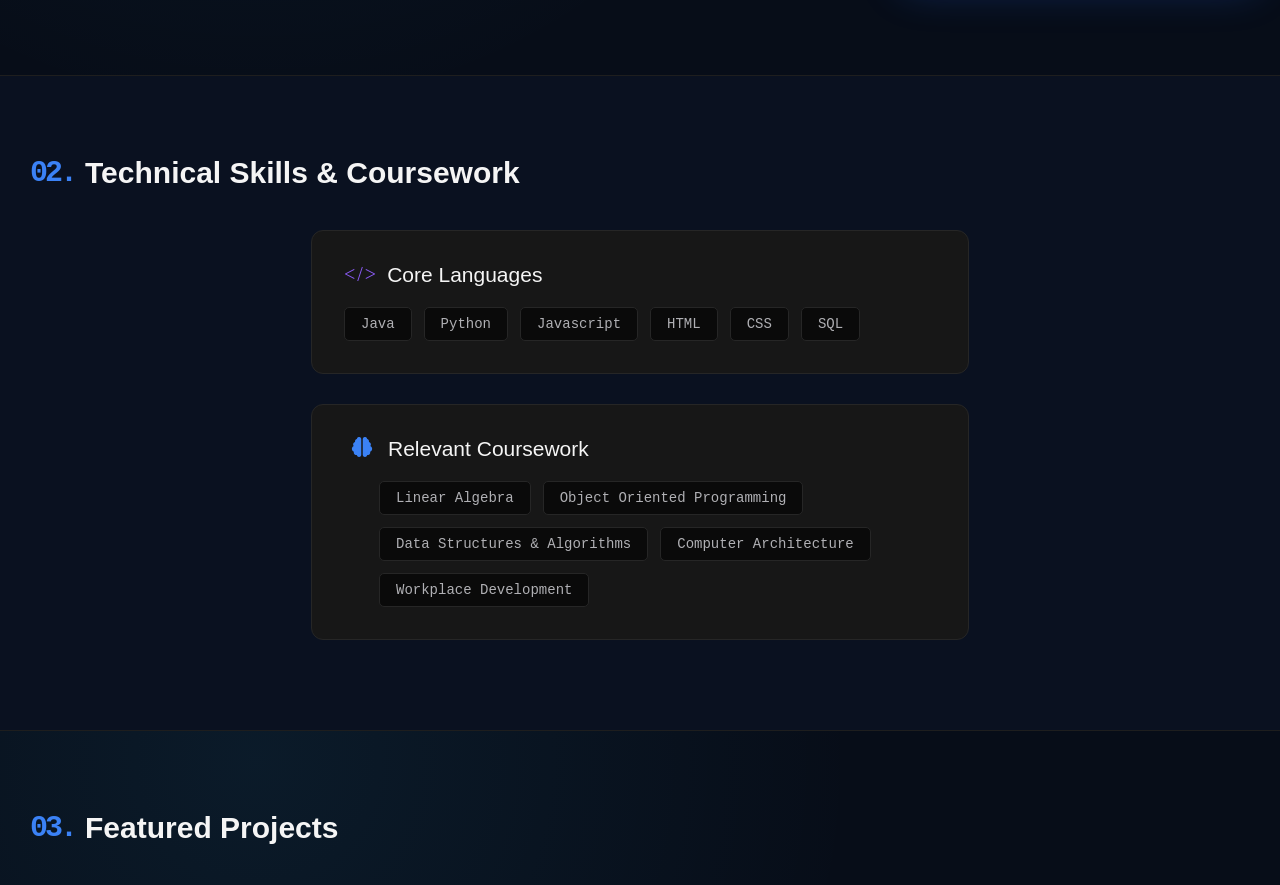
==== commit c12871da: "fixed the sizing of the box fields in the skills section also got started on teh featured projects s" ====
--- a/index.html
+++ b/index.html
@@ -8,6 +8,7 @@
         <link rel="stylesheet" href="styles/home.css">
         <link rel="stylesheet" href="styles/about.css">
         <link rel="stylesheet" href="styles/skills.css">
+        <link rel="stylesheet" href="styles/projects.css">
         <link rel="stylesheet" href="https://cdnjs.cloudflare.com/ajax/libs/font-awesome/6.5.2/css/all.min.css">
         <link rel="icon" type="image/png" style="border-radius: 20px" href="icons/Chip-Logo.png">
     </head>
@@ -28,7 +29,7 @@
                 <a href="#home">Home</a>
                 <a href="#about">About</a>
                 <a href="#skills">Skills</a>
-                <a>Projects</a>
+                <a href="#projects">Projects</a>
                 <a class="contact-button">Contact</a>
             </div>
         </div>
@@ -154,6 +155,24 @@
                 </div>
             </div>
         </section>
+
+        <section id="projects">
+            <div class="line-1"></div>
+            <div class="sub-header-3">
+                <span style="font-family: 'Courier New', monospace;
+                      font-variant-numeric: slashed-zero;
+                      color: rgb(59, 130, 246);
+                      letter-spacing: -3px;
+                      margin-right: 10px">
+                    03.
+                </span>
+                Featured Projects
+            </div>
+
+            <div class="featured-picture-1">
+
+            </div>
+        </section>
     </body>
 
 </html>
--- a/styles/skills.css
+++ b/styles/skills.css
@@ -7,14 +7,6 @@
     flex-direction: column;
     justify-content: center;
     align-items: center;
-}
-
-.skills-box-field {
-    display: flex;
-    justify-content: center;
-    gap: 30px;
-    width: 100%;
-    flex-wrap: wrap;
 }
 
 .line-2 {
@@ -29,7 +21,17 @@
     color: rgb(245, 245, 245);
     font-size: 30px;
     font-weight: 700;
-    padding: 80px 30px 30px;
+    padding: 80px 30px 40px;
+}
+
+.skills-box-field {
+    display: flex;
+    justify-content: center;
+    align-items: stretch;
+    gap: 30px;
+    width: 100%;
+    flex-wrap: wrap;
+    margin-bottom: 90px;
 }
 
 .languages-box-field {
@@ -42,7 +44,6 @@
     border: 1px solid rgb(38, 38, 38);
     border-radius: 12px;
     padding: 32px;
-    margin-bottom: 50px;
 }
 
 .languages-header {
@@ -53,12 +54,7 @@
 }
 
 .languages-button-field {
-    display: flex;
-    justify-content: space-between;
-    align-items: center;
     width: 100%;
-    height: 100%;
-    padding-left: 35px;
 }
 
 .languages-buttons {
@@ -94,7 +90,6 @@
     border: 1px solid rgb(38, 38, 38);
     border-radius: 12px;
     padding: 32px;
-    margin-bottom: 30px;
 }
 
 .coursework-header {
@@ -117,7 +112,6 @@
     justify-content: space-between;
     align-items: center;
     width: 100%;
-    height: 100%;
     padding-left: 35px;
 }
 
@@ -135,7 +129,6 @@
     padding: 8px 16px;
     font-size: 14px;
     font-family: "Fira Code", monospace;
-    margin-right: 10px;
     transition: transform 0.08s ease, border-color 0.08s ease, color 0.08s ease;
 }
 
--- a/styles/projects.css
+++ b/styles/projects.css
@@ -0,0 +1,18 @@
+* {
+    box-sizing: border-box;
+}
+
+#projects {
+    width: 100%;
+    background: radial-gradient(600px circle at 20% 20%, rgba(56,189,248,0.08), transparent), #070d18;
+}
+
+.sub-header-3 {
+    display: flex;
+    width: 100%;
+    color: rgb(245, 245, 245);
+    font-size: 30px;
+    font-weight: 700;
+    padding: 80px 30px 40px;
+}
+
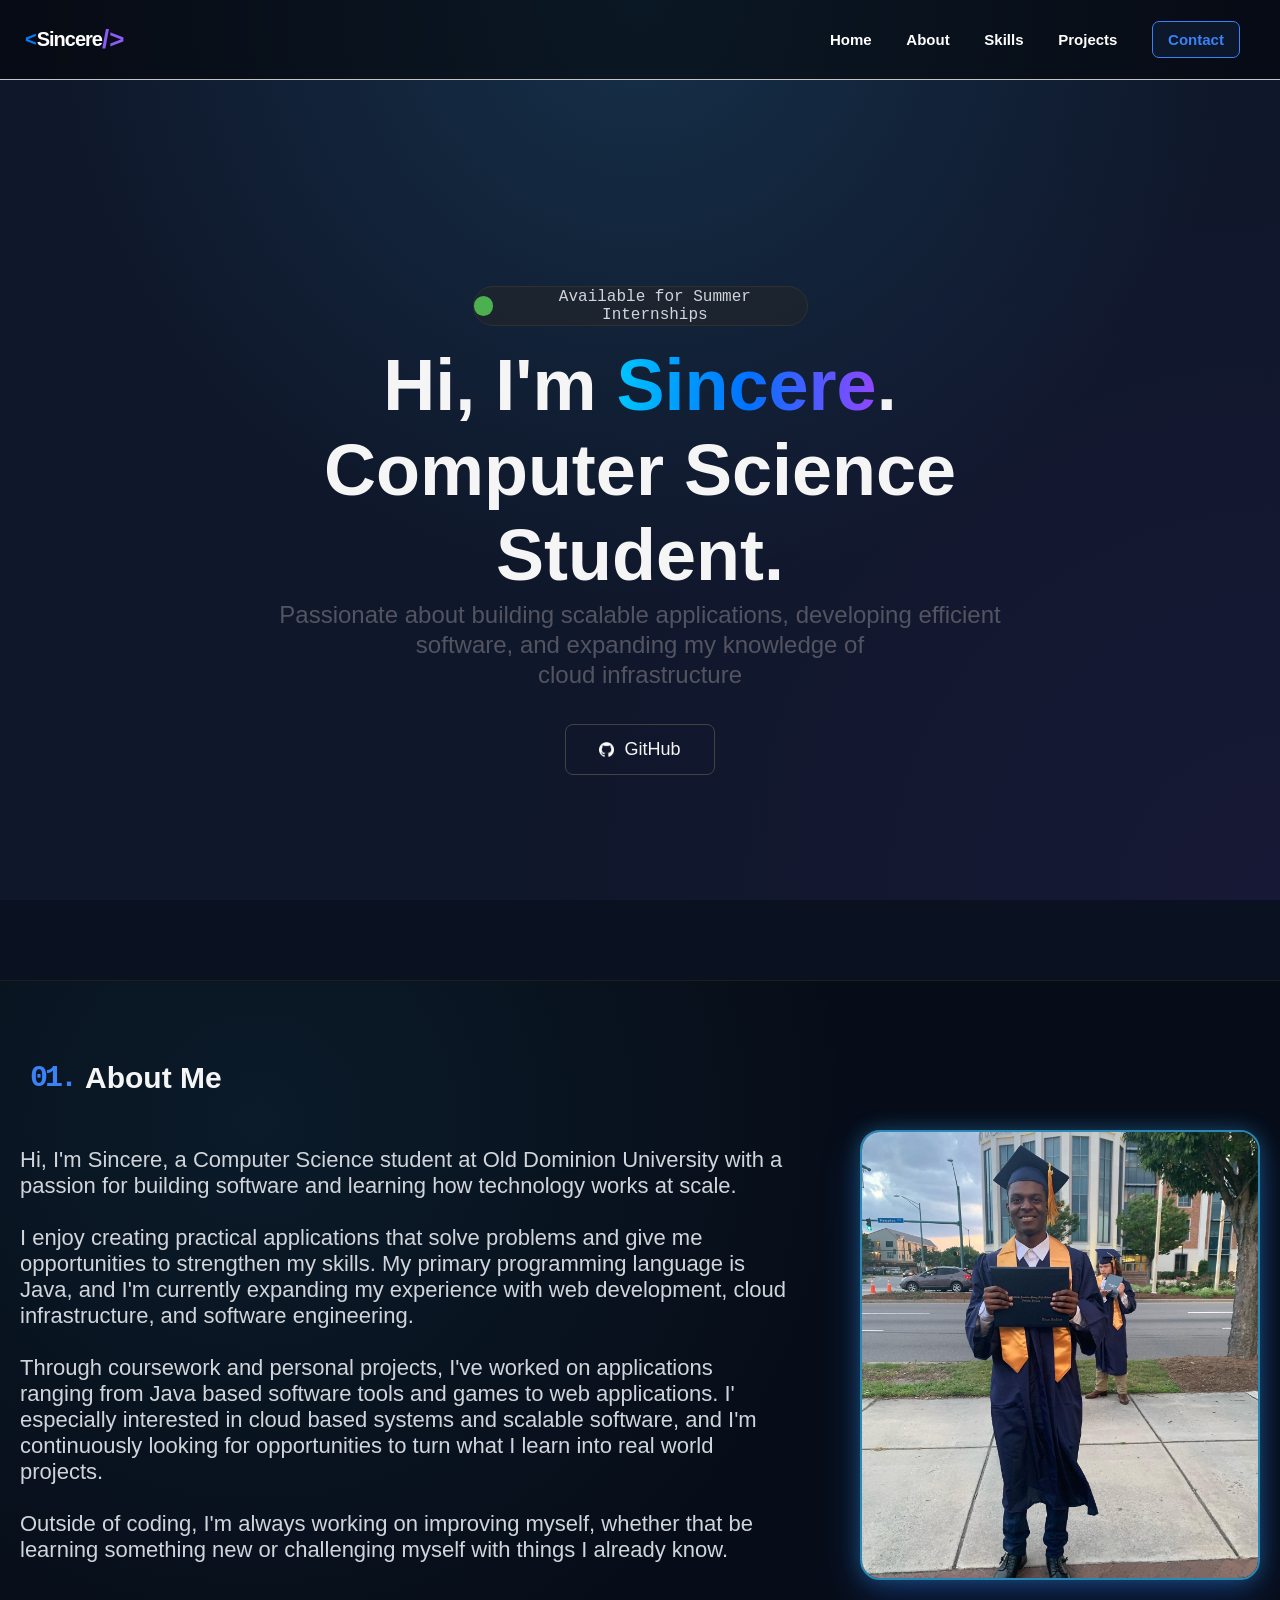
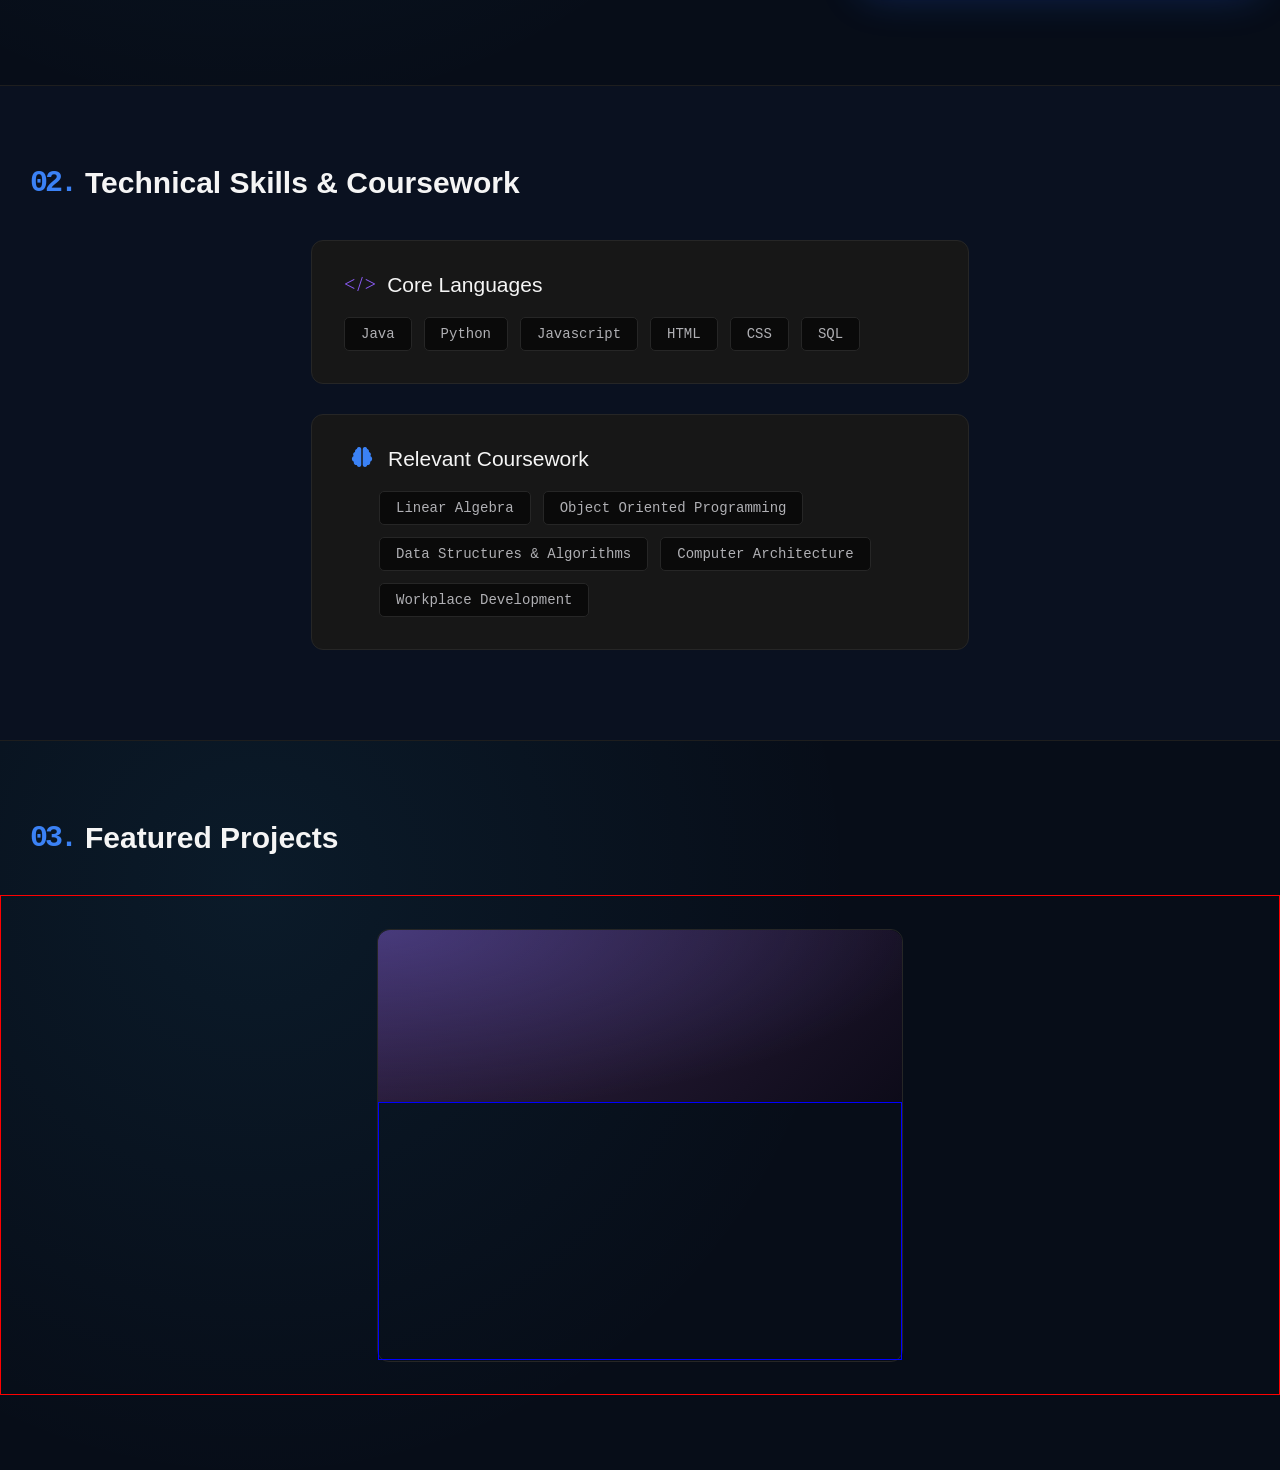
==== commit ee2320af: "added dimensions for first featured project card" ====
--- a/index.html
+++ b/index.html
@@ -169,8 +169,15 @@
                 Featured Projects
             </div>
 
-            <div class="featured-picture-1">
+            <div class="featured-projects-box">
+                <div class="featured-project-1">
+                    <div class="picture-canvas-1">
 
+                    </div>
+                    <div class="featured-text-1">
+
+                    </div>
+                </div>
             </div>
         </section>
     </body>
--- a/styles/about.css
+++ b/styles/about.css
@@ -26,6 +26,9 @@
     display: flex;
     flex-direction: row;
     align-items: center;
+    justify-content: center;
+    flex-wrap: wrap;
+    gap: 35px;
     color: rgb(209, 213, 219);
     font-size: 22px;
     padding-bottom: 100px;
@@ -33,8 +36,14 @@
     padding-right: 20px;
 }
 
+.about-me-box p {
+    flex: 1 1 400px;
+    min-width: 0;
+}
+
 .graduation-photo {
-    width: 400px;
+    flex: 0 1 400px;
+    width: 100%;
     height: 450px;
     object-fit: cover;
     border-radius: 20px;
--- a/styles/projects.css
+++ b/styles/projects.css
@@ -5,6 +5,7 @@
 #projects {
     width: 100%;
     background: radial-gradient(600px circle at 20% 20%, rgba(56,189,248,0.08), transparent), #070d18;
+    padding-bottom: 75px;
 }
 
 .sub-header-3 {
@@ -16,3 +17,49 @@
     padding: 80px 30px 40px;
 }
 
+.featured-projects-box {
+    display: flex;
+    flex-direction: row;
+    align-items: center;
+    justify-content: center;
+    border: red 1px solid;
+    flex-wrap: wrap;
+    width: 100%;
+    min-height: 500px;
+}
+
+.featured-project-1 {
+    width: 526px;
+    height: 433px;
+    border: rgb(38, 38, 38) 1px solid;
+    border-radius: 12px;
+}
+
+.picture-canvas-1 {
+    width: 100%;
+    height: 40%;
+
+    background: radial-gradient(
+            ellipse at top left,
+            rgba(100, 90, 190, 0.45),
+            transparent 75%
+    ),
+    linear-gradient(
+            135deg,
+            #302044 0%,
+            #21172f 50%,
+            #0d0b19 100%
+    );
+
+    border-top-left-radius: 12px;
+    border-top-right-radius: 12px;
+
+    overflow: hidden;
+}
+
+.featured-text-1{
+    border: blue 1px solid;
+    width: 100%;
+    height: 60%;
+}
+
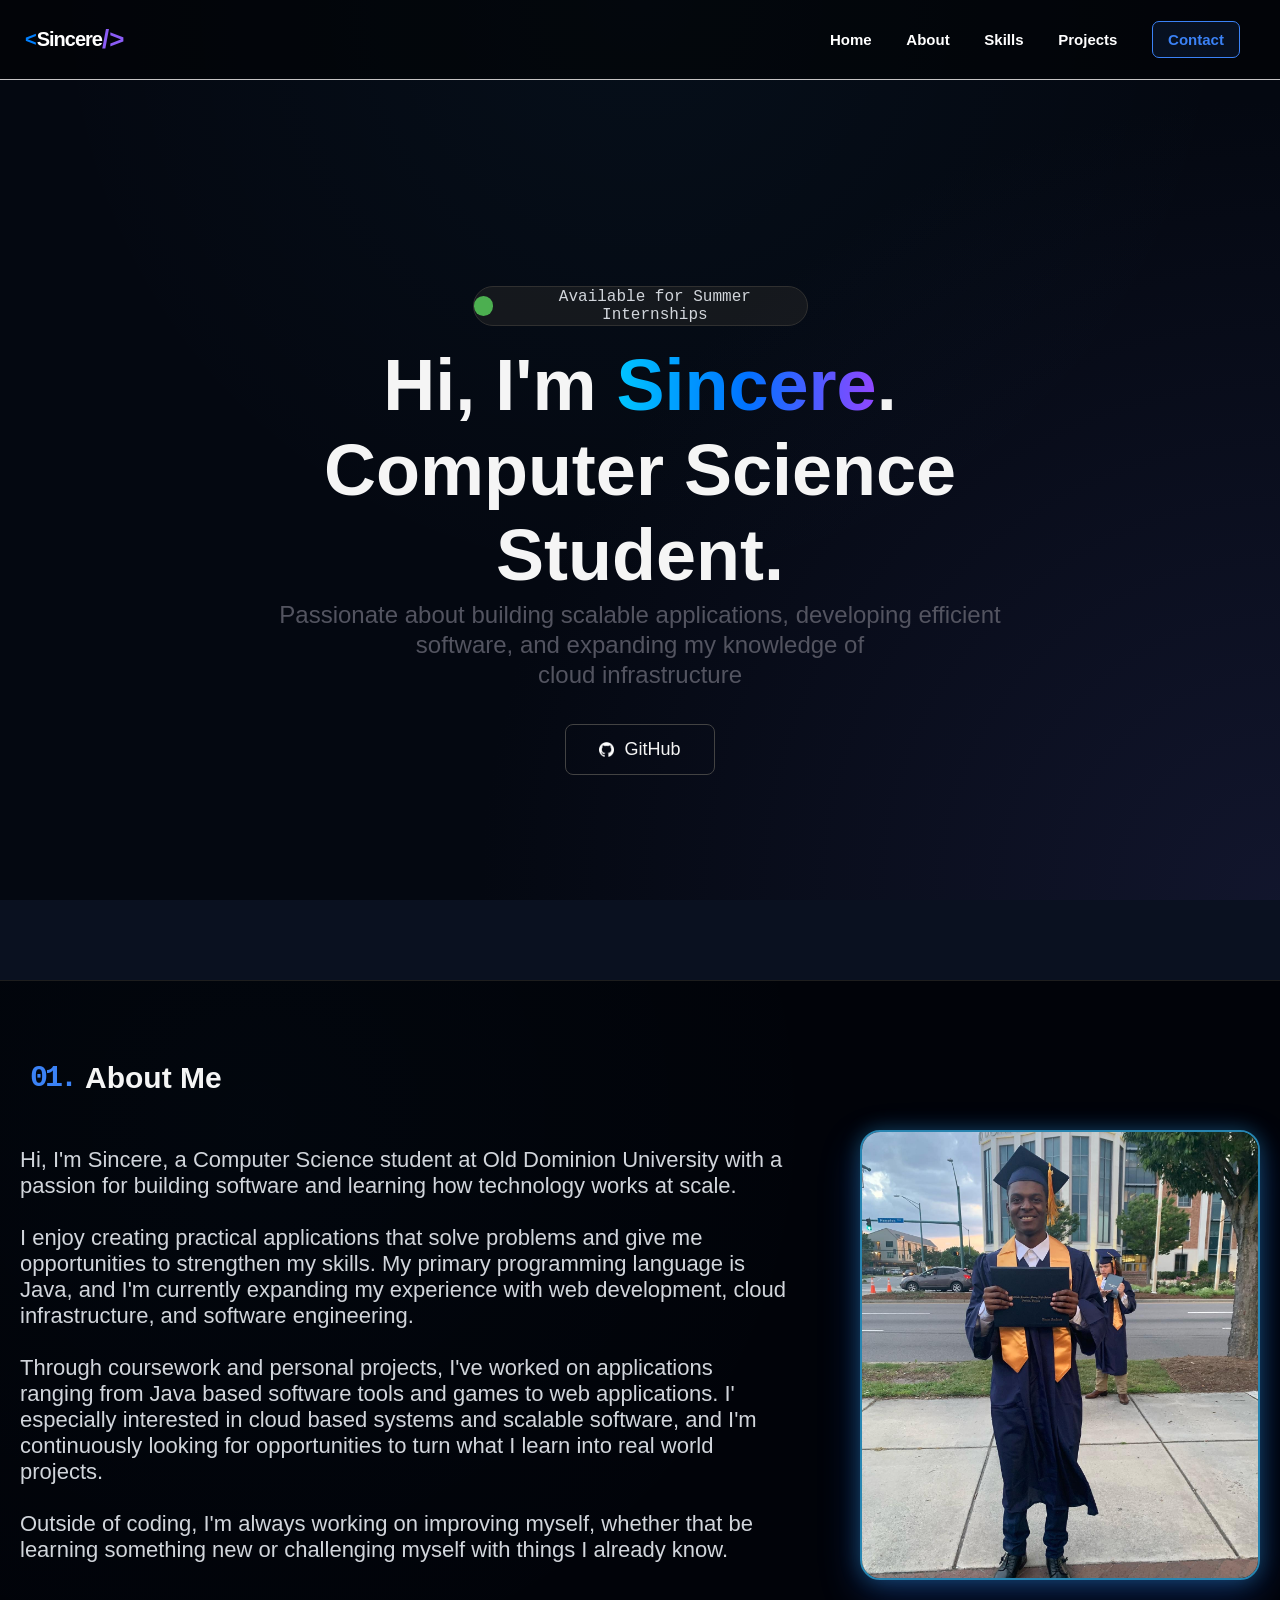
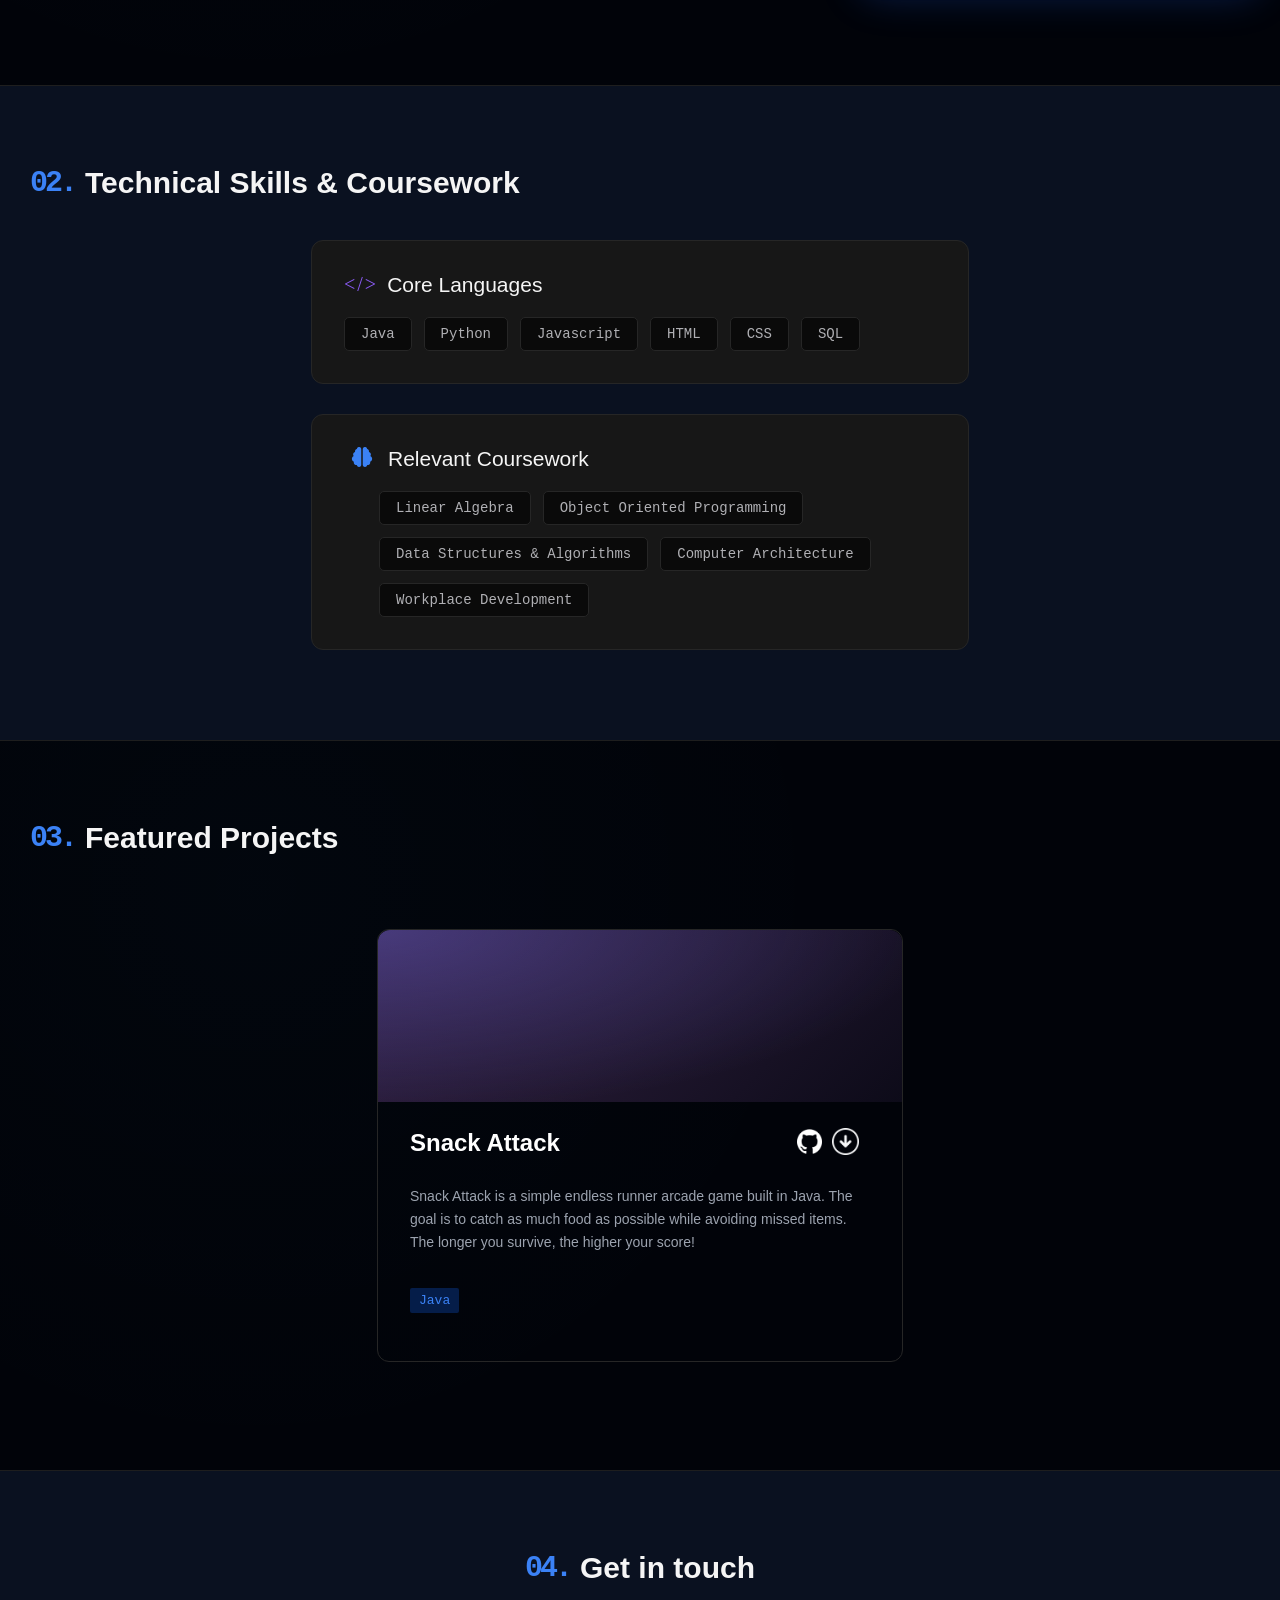
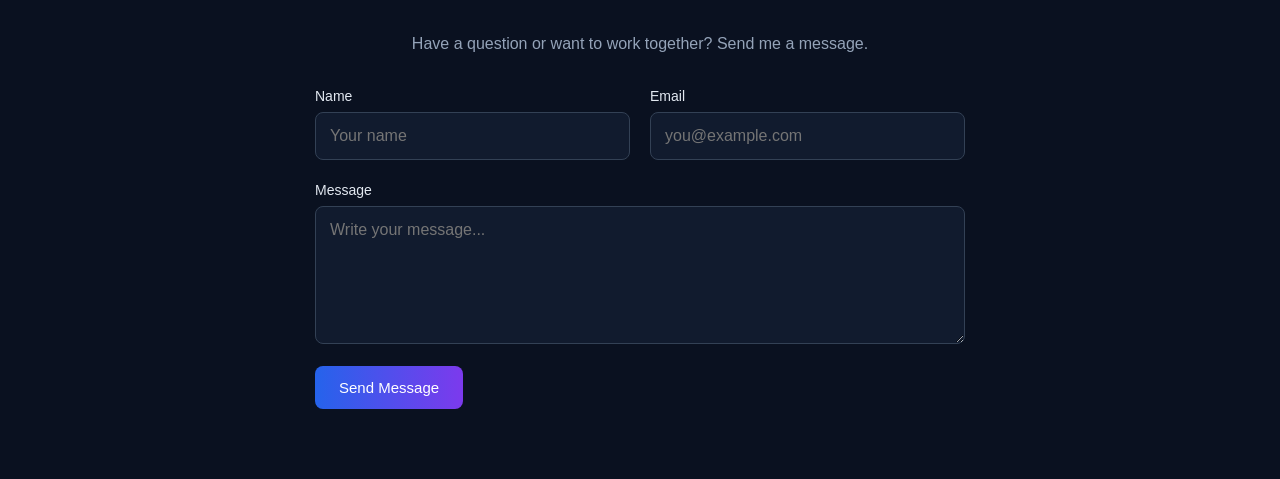
==== commit f2f8896f: "finished website added contact section and made tweaks to backgrounnd to look more presentable" ====
--- a/index.html
+++ b/index.html
@@ -9,11 +9,14 @@
         <link rel="stylesheet" href="styles/about.css">
         <link rel="stylesheet" href="styles/skills.css">
         <link rel="stylesheet" href="styles/projects.css">
+        <link rel="stylesheet" href="styles/contact.css">
+        <script src="scripts/contact.js" defer></script>
         <link rel="stylesheet" href="https://cdnjs.cloudflare.com/ajax/libs/font-awesome/6.5.2/css/all.min.css">
         <link rel="icon" type="image/png" style="border-radius: 20px" href="icons/Chip-Logo.png">
     </head>
 
     <body>
+
         <div class="header">
             <div class="left-section">
                 <div class="logo">
@@ -39,7 +42,6 @@
                 <div class="pulsing-dot"></div>
                 <div class="internship-text">Available for Summer Internships</div>
             </div>
-
             <div class="home-big-text">
                 <p>Hi, I'm
                     <span style="background: linear-gradient(to right, #00c6ff, #0072ff, #9246ff);
@@ -54,13 +56,11 @@
                 <p>Computer Science</p>
                 <p>Student.</p>
             </div>
-
             <div class="home-small-text">
                 <p>Passionate about building scalable applications, developing efficient </p>
                 <p>software, and expanding my knowledge of</p>
                 <p>cloud infrastructure</p>
             </div>
-
             <a class="github-link" target="_blank" href="https://github.com/supremocpu">
             <img class="github-logo" src="icons/github-logo.png" alt="Github Logo">
             GitHub</a>
@@ -174,11 +174,87 @@
                     <div class="picture-canvas-1">
 
                     </div>
-                    <div class="featured-text-1">
-
-                    </div>
-                </div>
-            </div>
+                    <div class="featured-text-section-1">
+                        <div class="featured-header-1">
+                            <div class="title-1">Snack Attack</div>
+                            <a target="_blank" href="https://github.com/supremocpu/Snack-Attack">
+                            <img class="github-snack-attack" src="icons/github-logo.png" alt="Github Logo"></a>
+                            <a target="_blank" href="https://github.com/supremocpu/Snack-Attack/releases/tag/V.1.0">
+                            <img class="github-download-icon" src="icons/download-icon.png" alt="Download Icon"></a>
+                        </div>
+                        <div class="featured-text-1">
+                            Snack Attack is a simple endless runner arcade game built in Java.
+                            The goal is to catch as much food as possible while avoiding missed
+                            items. The longer you survive, the higher your score!
+                        </div>
+                        <div class="featured-footer-1">
+                            <button>Java</button>
+                        </div>
+                    </div>
+                </div>
+            </div>
+        </section>
+
+        <section id="contact">
+            <div class="line-1"></div>
+            <div class="sub-header-4">
+                <span style="font-family: 'Courier New', monospace;
+                      font-variant-numeric: slashed-zero;
+                      color: rgb(59, 130, 246);
+                      letter-spacing: -3px;
+                      margin-right: 10px">
+                    04.
+                </span>
+                Get in touch
+            </div>
+
+             <p class="contact-description">
+                Have a question or want to work together?
+                Send me a message.
+            </p>
+
+            <form id="contact-form">
+                <div class="contact-inputs">
+                    <div class="input-group">
+                        <label for="name">Name</label>
+                        <input
+                            type="text"
+                            id="name"
+                            name="name"
+                            placeholder="Your name"
+                            required
+                        >
+                    </div>
+
+                    <div class="input-group">
+                        <label for="email">Email</label>
+                     <input
+                         type="email"
+                            id="email"
+                            name="email"
+                            placeholder="you@example.com"
+                            required
+                        >
+                    </div>
+                </div>
+
+                <div class="input-group">
+                    <label for="message">Message</label>
+                    <textarea
+                        id="message"
+                        name="message"
+                        rows="6"
+                        placeholder="Write your message..."
+                        required
+                    ></textarea>
+                </div>
+
+                <button type="submit" id="send-button">
+                    Send Message
+                </button>
+
+                <p id="form-status" role="status" aria-live="polite"></p>
+            </form>
         </section>
     </body>
 
--- a/styles/general.css
+++ b/styles/general.css
@@ -9,8 +9,16 @@
 
     background-color: #0a1120;
     background-image:
-        radial-gradient(600px circle at top center, rgba(56, 189, 248, 0.15), transparent),
-        radial-gradient(800px circle at bottom right, rgba(139, 92, 246, 0.1), #0f172a);
+    radial-gradient(
+        600px circle at top center,
+        rgba(56, 189, 248, 0.04),
+        transparent
+    ),
+    radial-gradient(
+        800px circle at bottom right,
+        rgba(139, 92, 246, 0.06),
+        #040811
+    );
 
     background-attachment: fixed;
     background-repeat: no-repeat;
--- a/styles/about.css
+++ b/styles/about.css
@@ -4,7 +4,12 @@
 
 #about {
     width: 100%;
-    background: radial-gradient(600px circle at 20% 20%, rgba(56,189,248,0.08), transparent), #070d18;
+    background: radial-gradient(
+        600px circle at 20% 20%,
+        rgba(56, 189, 248, 0.02),
+        transparent
+    ), #010309;
+
 }
 
 .line-1 {
--- a/styles/projects.css
+++ b/styles/projects.css
@@ -4,7 +4,11 @@
 
 #projects {
     width: 100%;
-    background: radial-gradient(600px circle at 20% 20%, rgba(56,189,248,0.08), transparent), #070d18;
+    background: radial-gradient(
+        600px circle at 20% 20%,
+        rgba(56, 189, 248, 0.02),
+        transparent
+    ), #010309;
     padding-bottom: 75px;
 }
 
@@ -22,7 +26,6 @@
     flex-direction: row;
     align-items: center;
     justify-content: center;
-    border: red 1px solid;
     flex-wrap: wrap;
     width: 100%;
     min-height: 500px;
@@ -33,6 +36,16 @@
     height: 433px;
     border: rgb(38, 38, 38) 1px solid;
     border-radius: 12px;
+    transition: ease 0.3s;
+}
+
+.featured-project-1:hover {
+    border-color: rgba(100, 90, 190, 0.45);
+    transform: scale(1.02);
+}
+
+.featured-project-1:hover .title-1 {
+    color: rgb(59, 130, 246);
 }
 
 .picture-canvas-1 {
@@ -57,9 +70,61 @@
     overflow: hidden;
 }
 
-.featured-text-1{
-    border: blue 1px solid;
+.featured-text-section-1{
     width: 100%;
     height: 60%;
 }
 
+.featured-header-1 {
+    display: flex;
+    align-items: center;
+    width: 100%;
+    height: 32%;
+}
+
+.title-1 {
+    flex: 0 0 80%;
+    color: white;
+    font-family: Inter, sans-serif;
+    font-size: 24px;
+    font-weight: 700;
+    padding-left: 32px;
+}
+
+.github-snack-attack {
+    height: 25px;
+    width: 25px;
+    margin-right: 10px;
+}
+
+.github-download-icon {
+    height: 27px;
+    width: 27px;
+}
+
+.featured-text-1 {
+    width: 100%;
+    height: 40%;
+    color: rgb(156,163,175);
+    font-size: 14px;
+    font-feature-settings: normal;
+    font-family: Inter, sans-serif;
+    padding-left: 32px;
+    padding-right: 32px;
+    flex: 1;
+    tab-size: 4;
+    line-height: 23px;
+}
+
+.featured-footer-1 button{
+    border:transparent;
+    border-radius: 2px;
+    color: rgb(59, 130, 246);
+    background-color: rgb(5, 29, 73);
+    font-family: "Fira Code", monospace;
+    margin-left: 32px;
+    font-size: 13px;
+    padding: 5px 9px;
+
+}
+
--- a/styles/contact.css
+++ b/styles/contact.css
@@ -0,0 +1,98 @@
+#contact {
+    display: flex;
+    flex-direction: column;
+    align-items: center;
+    padding: 0 0 20px;
+}
+
+.sub-header-4 {
+    display: flex;
+    justify-content: center;
+    width: 100%;
+    color: rgb(245, 245, 245);
+    font-size: 30px;
+    font-weight: 700;
+    padding: 80px 30px 30px;
+}
+
+.contact-description {
+    color: #94a3b8;
+    text-align: center;
+    margin: 20px 0 35px;
+}
+
+#contact-form {
+    width: 100%;
+    max-width: 650px;
+    display: flex;
+    flex-direction: column;
+    gap: 22px;
+}
+
+.contact-inputs {
+    display: flex;
+    gap: 20px;
+}
+
+.input-group {
+    display: flex;
+    flex-direction: column;
+    flex: 1;
+    gap: 8px;
+}
+
+.input-group label {
+    color: #e2e8f0;
+    font-size: 14px;
+}
+
+.input-group input,
+.input-group textarea {
+    width: 100%;
+    padding: 14px;
+    background: #111b2e;
+    color: white;
+    border: 1px solid #334155;
+    border-radius: 8px;
+    font: inherit;
+    outline: none;
+}
+
+.input-group input:focus,
+.input-group textarea:focus {
+    border-color: #3b82f6;
+}
+
+.input-group textarea {
+    resize: vertical;
+}
+
+#send-button {
+    align-self: flex-start;
+    padding: 13px 24px;
+    color: white;
+    background: linear-gradient(to right, #2563eb, #7c3aed);
+    border: none;
+    border-radius: 8px;
+    font-size: 15px;
+    cursor: pointer;
+}
+
+#send-button:hover {
+    opacity: 0.9;
+}
+
+#form-status {
+    color: #94a3b8;
+    font-size: 14px;
+}
+
+@media (max-width: 550px) {
+    .contact-inputs {
+        flex-direction: column;
+    }
+
+    #send-button {
+        width: 100%;
+    }
+}
